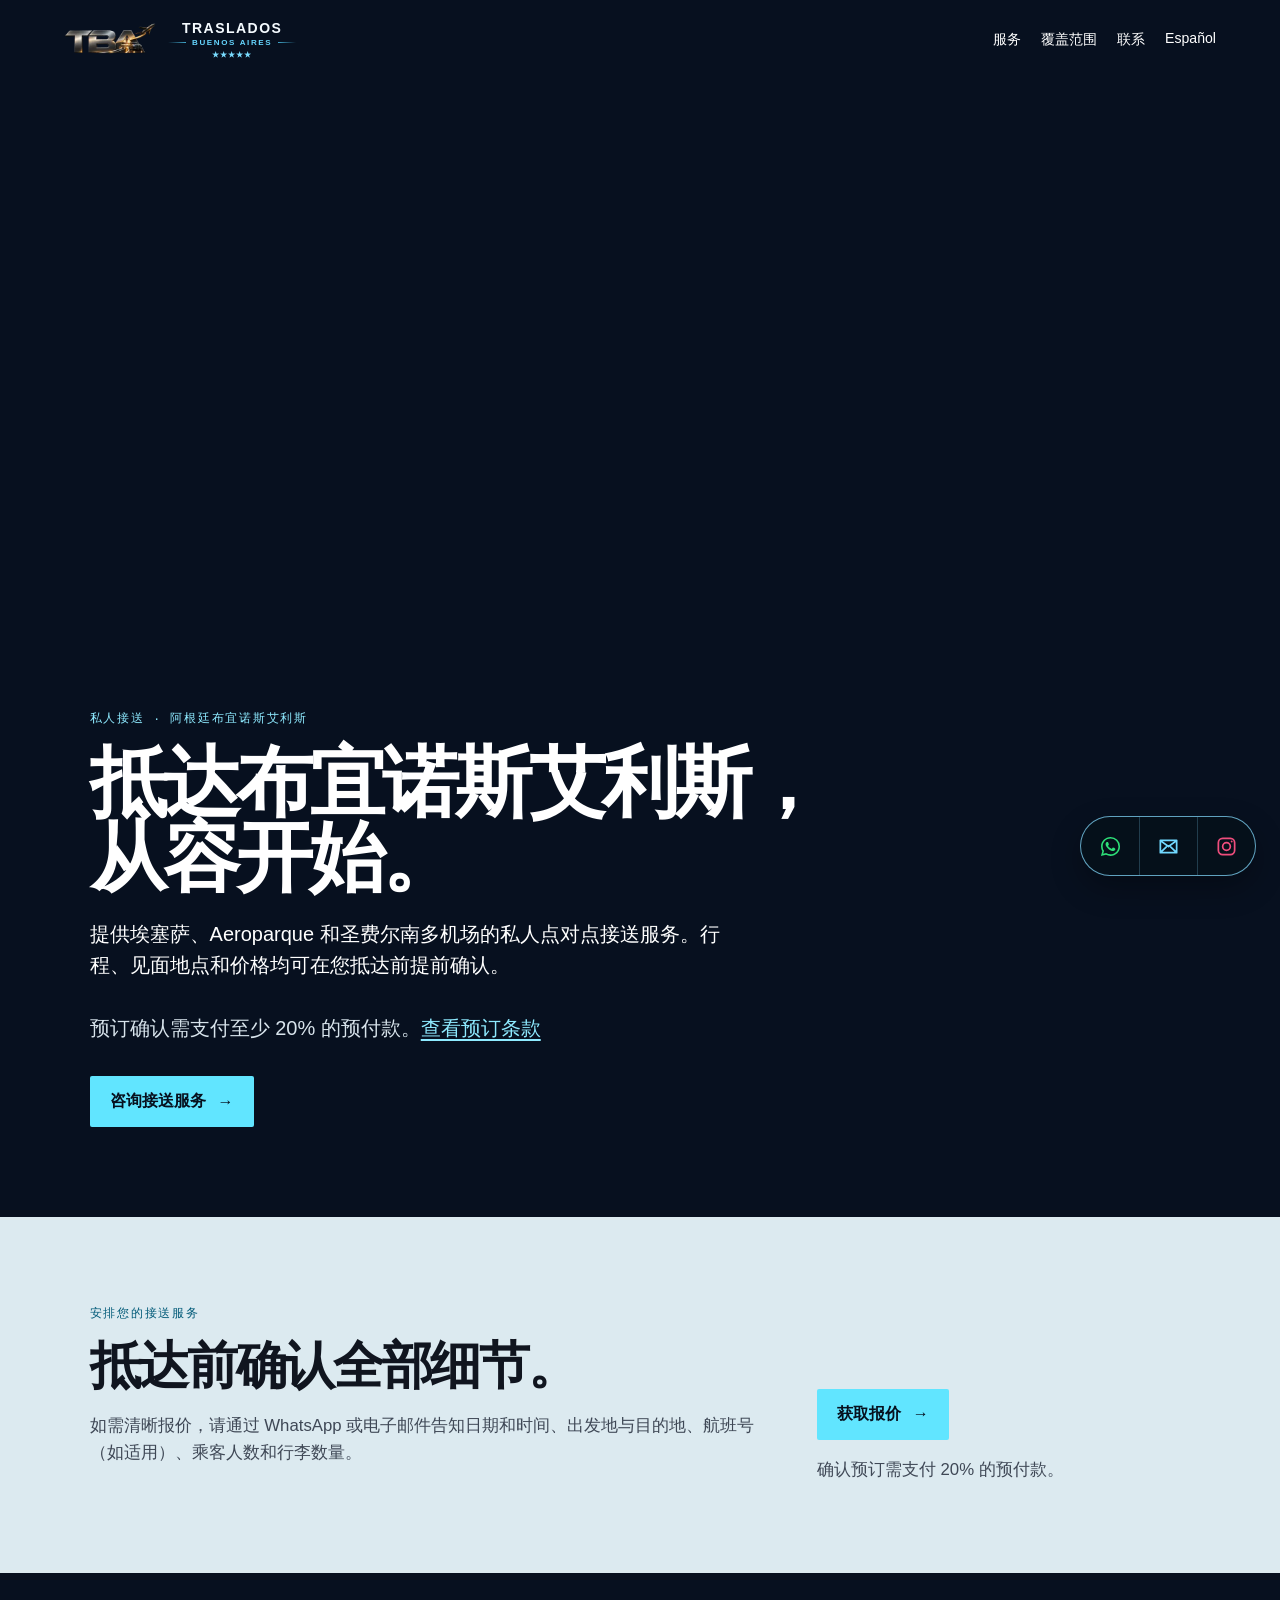
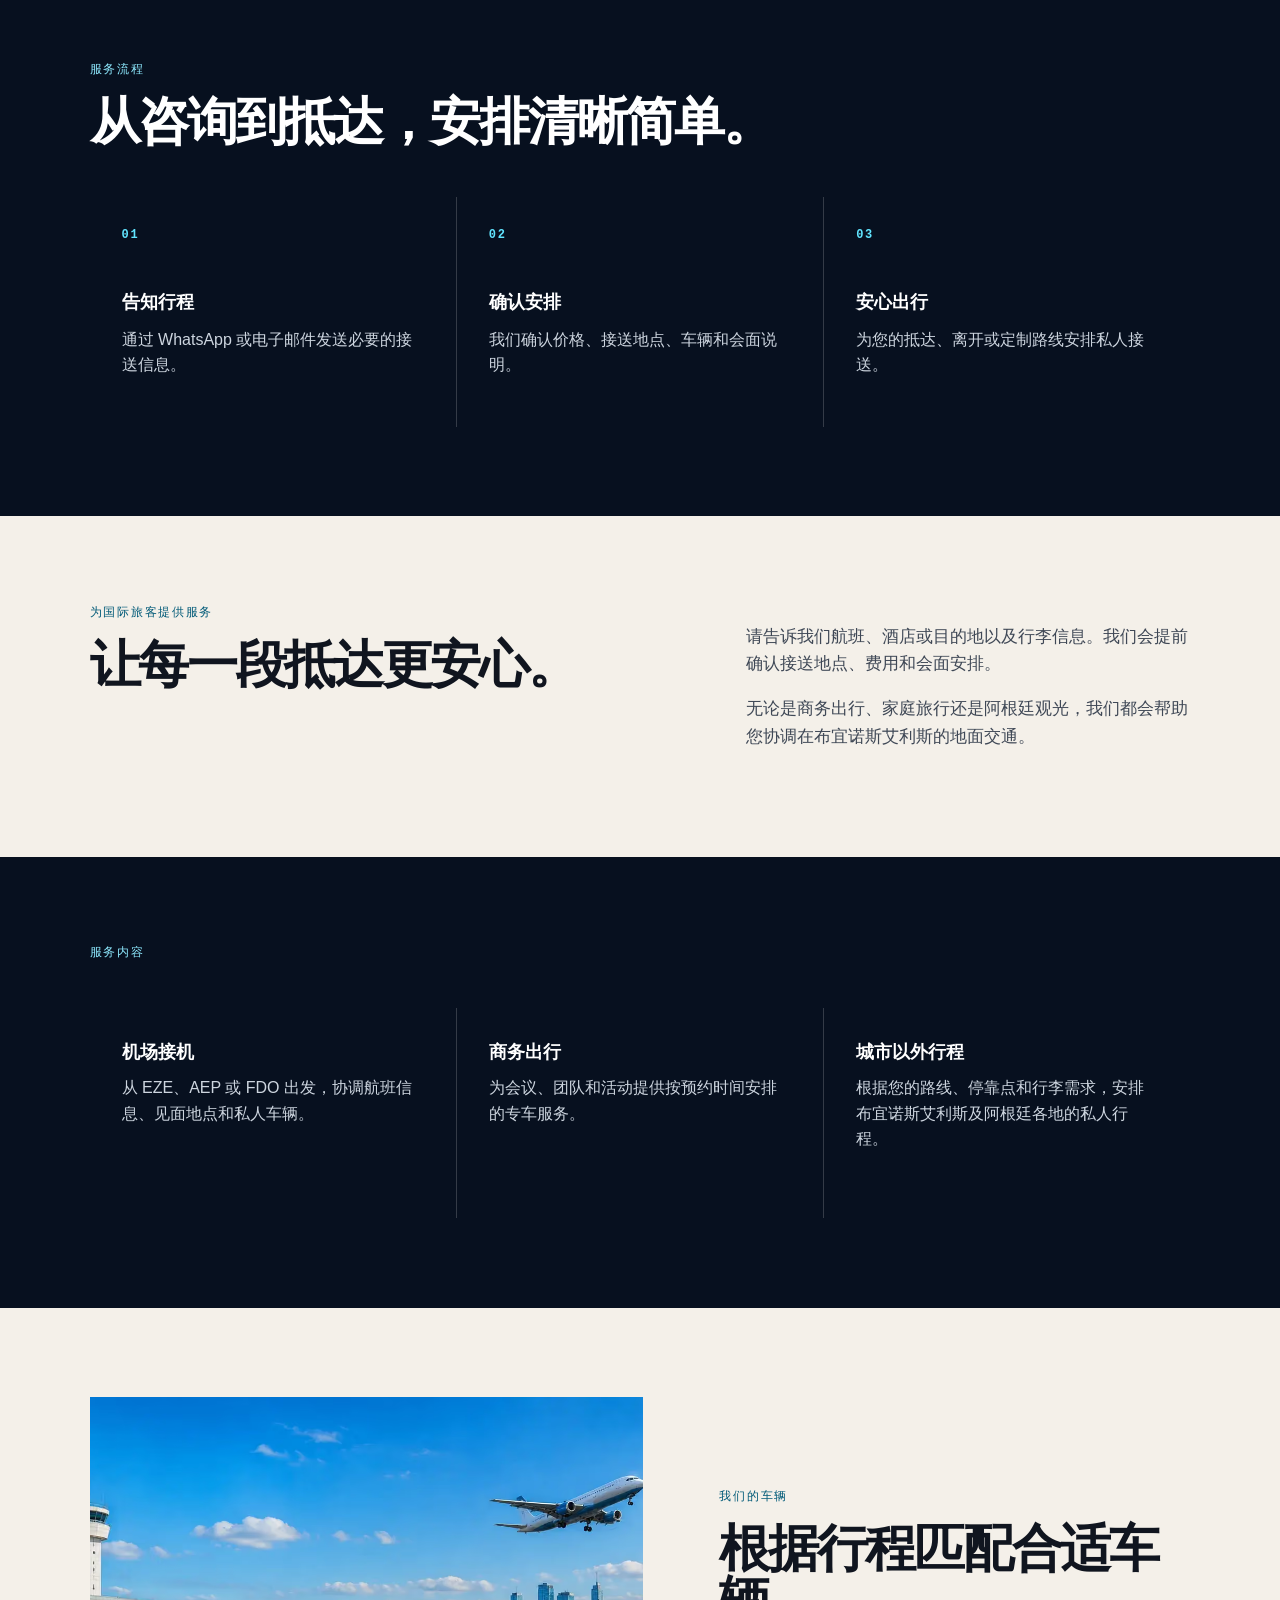
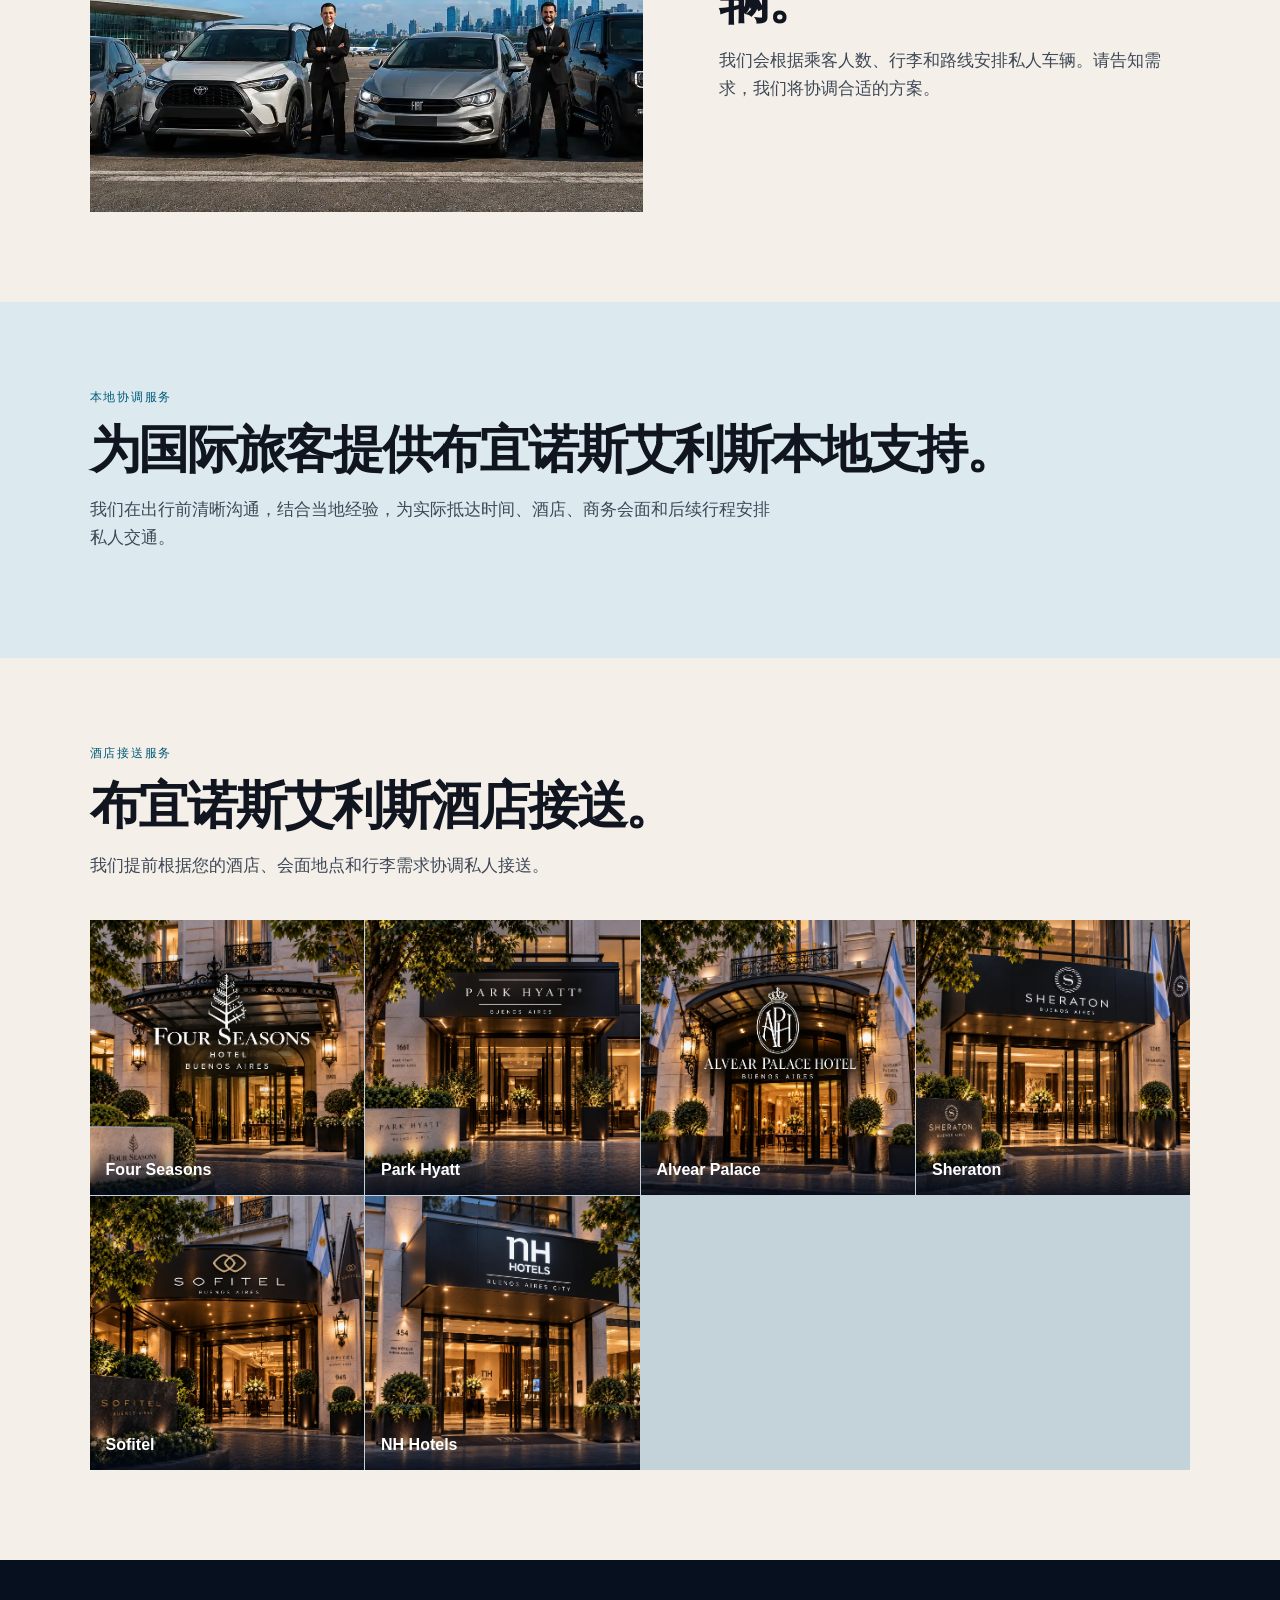
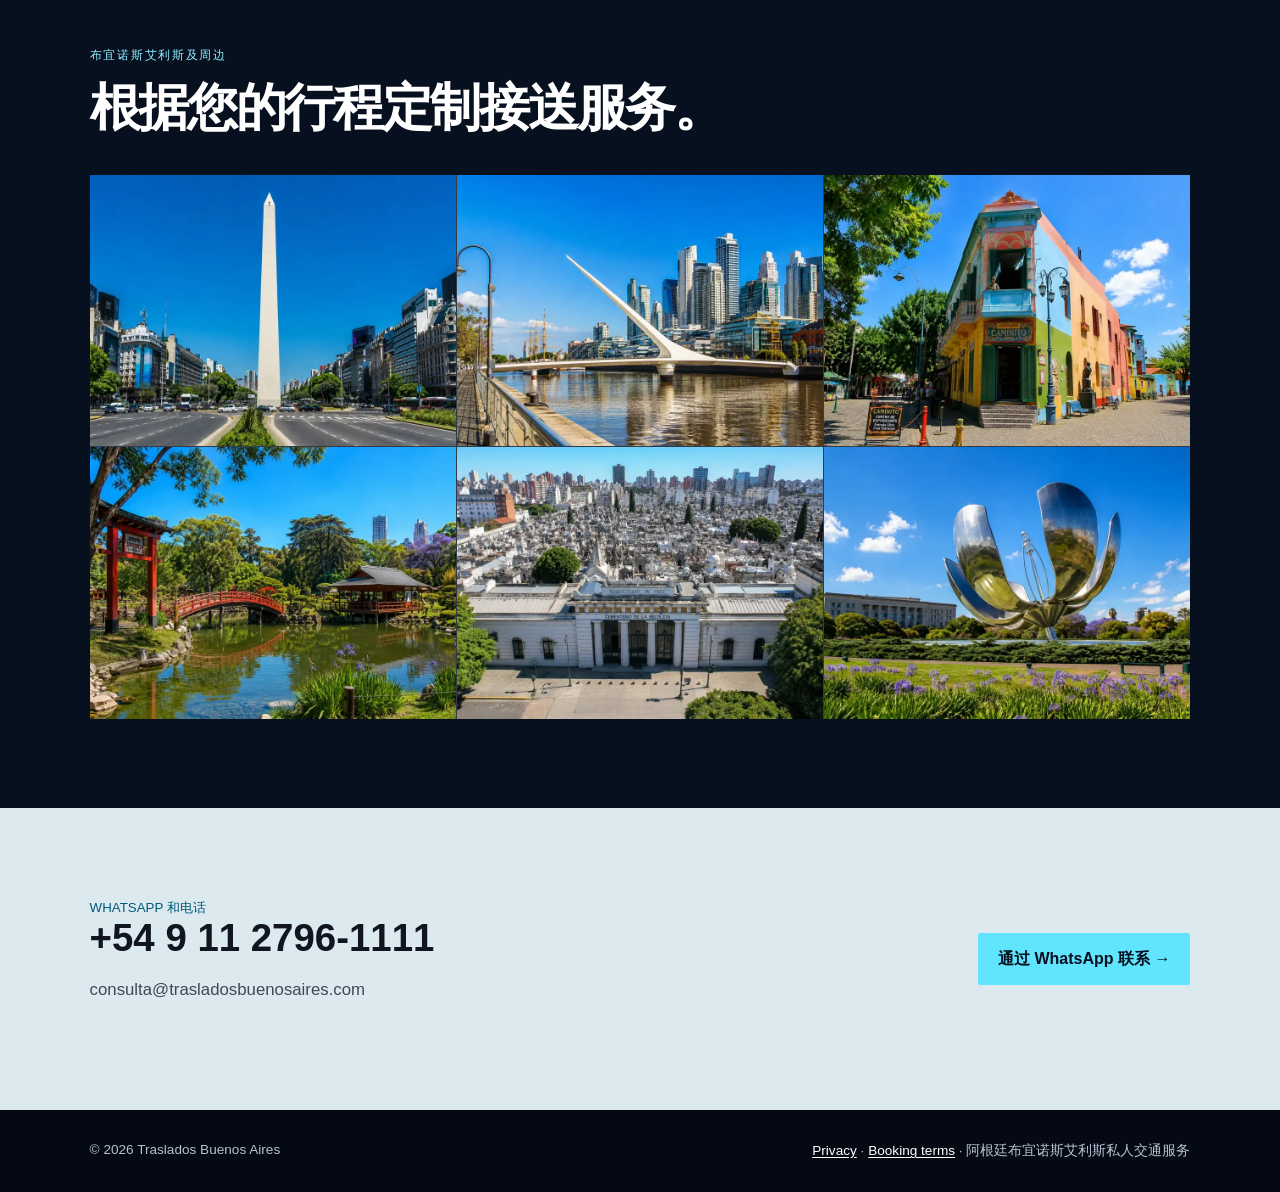
==== china/index.html @ a740517d "Actualiza sitio" ====
<!doctype html>
<html lang="zh-CN"><head><meta charset="UTF-8"><meta name="viewport" content="width=device-width,initial-scale=1"><meta name="description" content="布宜诺斯艾利斯私人接送服务：埃塞萨机场、Aeroparque 机场和圣费尔南多机场接送。提前协调，安心抵达阿根廷。"><meta name="robots" content="index,follow"><link rel="canonical" href="https://trasladosbuenosaires.com/china/"><link rel="alternate" hreflang="es-AR" href="https://trasladosbuenosaires.com/"><link rel="alternate" hreflang="en-US" href="https://trasladosbuenosaires.com/us/"><link rel="alternate" hreflang="zh-CN" href="https://trasladosbuenosaires.com/china/"><link rel="alternate" hreflang="en-GB" href="https://trasladosbuenosaires.com/eu/"><link rel="icon" href="../assets/favicon-tba-32.png"><link rel="stylesheet" href="../international.css"><title>布宜诺斯艾利斯机场私人接送 | Traslados Buenos Aires</title><script type="application/ld+json">{"@context":"https://schema.org","@type":"LocalBusiness","name":"Traslados Buenos Aires","url":"https://trasladosbuenosaires.com/china/","telephone":"+54 9 11 2796-1111","email":"consulta@trasladosbuenosaires.com","availableLanguage":["Chinese","Spanish","English"],"address":{"@type":"PostalAddress","addressLocality":"Buenos Aires","addressCountry":"AR"},"areaServed":"Buenos Aires, Argentina"}</script></head><body><a class="skip" href="#main">跳至内容</a><header class="topbar"><a class="brand" href="/china/" aria-label="Traslados Buenos Aires"><img class="brand-logo" src="../assets/tba-logo-compact.webp" alt="Monograma TBA" width="248" height="124" decoding="async"><span class="brand-wordmark"><strong>TRASLADOS</strong><span class="brand-subline"><i aria-hidden="true"></i><small>BUENOS AIRES</small><i aria-hidden="true"></i></span><span class="brand-stars" aria-hidden="true">&#9733;&#9733;&#9733;&#9733;&#9733;</span></span></a><nav class="nav" aria-label="主导航"><a href="#services">服务</a><a href="#coverage">覆盖范围</a><a href="#contact">联系</a><a href="/">Español</a></nav></header><main id="main"><section class="hero" aria-label="Private airport transfer service in Buenos Aires"><picture><source media="(max-width:700px)" srcset="../assets/tba-airport-arrival-mobile.avif" type="image/avif"><source media="(max-width:700px)" srcset="../assets/tba-airport-arrival-mobile-optimized.webp" type="image/webp"><source srcset="../assets/tba-airport-arrival.avif" type="image/avif"><img src="../assets/tba-airport-arrival-optimized.webp" alt="Private airport transfer service in Buenos Aires" width="1981" height="794" fetchpriority="high" decoding="async"></picture></section><section class="country-intro"><div class="country-intro-inner"><p class="eyebrow">私人接送 · 阿根廷布宜诺斯艾利斯</p><h1>抵达布宜诺斯艾利斯，从容开始。</h1><p>提供埃塞萨、Aeroparque 和圣费尔南多机场的私人点对点接送服务。行程、见面地点和价格均可在您抵达前提前确认。</p><p class="booking-deposit">预订确认需支付至少 20% 的预付款。<a href="../terms-en.html">查看预订条款</a></p><a class="button" href="https://wa.me/5491127961111?text=%E6%82%A8%E5%A5%BD%EF%BC%8C%E6%88%91%E6%83%B3%E5%92%A8%E8%AF%A2%E5%B8%83%E5%AE%9C%E8%AF%BA%E6%96%AF%E8%89%BE%E5%88%A9%E6%96%AF%E7%9A%84%E6%8E%A5%E9%80%81%E6%9C%8D%E5%8A%A1%E3%80%82" target="_blank" rel="noreferrer">咨询接送服务 <span>→</span></a></div></section><section class="route-booking" id="booking"><div><p class="eyebrow">安排您的接送服务</p><h2>抵达前确认全部细节。</h2><p>如需清晰报价，请通过 WhatsApp 或电子邮件告知日期和时间、出发地与目的地、航班号（如适用）、乘客人数和行李数量。</p></div><div class="route-booking-action"><a class="button" href="https://wa.me/5491127961111?text=%E6%82%A8%E5%A5%BD%EF%BC%8C%E6%88%91%E6%83%B3%E5%92%A8%E8%AF%A2%E5%B8%83%E5%AE%9C%E8%AF%BA%E6%96%AF%E8%89%BE%E5%88%A9%E6%96%AF%E7%9A%84%E6%8E%A5%E9%80%81%E6%9C%8D%E5%8A%A1%E3%80%82" target="_blank" rel="noreferrer">获取报价 <span>→</span></a><p>确认预订需支付 20% 的预付款。</p></div></section><section class="route-operation" id="how-it-works"><div class="route-heading"><p class="eyebrow">服务流程</p><h2>从咨询到抵达，安排清晰简单。</h2></div><div class="route-steps"><article><b>01</b><h3>告知行程</h3><p>通过 WhatsApp 或电子邮件发送必要的接送信息。</p></article><article><b>02</b><h3>确认安排</h3><p>我们确认价格、接送地点、车辆和会面说明。</p></article><article><b>03</b><h3>安心出行</h3><p>为您的抵达、离开或定制路线安排私人接送。</p></article></div></section><section class="section intro" id="services"><div><p class="eyebrow">为国际旅客提供服务</p><h2>让每一段抵达更安心。</h2></div><div class="body-copy"><p>请告诉我们航班、酒店或目的地以及行李信息。我们会提前确认接送地点、费用和会面安排。</p><p>无论是商务出行、家庭旅行还是阿根廷观光，我们都会帮助您协调在布宜诺斯艾利斯的地面交通。</p></div></section><section class="section dark" id="coverage"><p class="eyebrow">服务内容</p><div class="grid"><article class="card"><strong>机场接机</strong><p>从 EZE、AEP 或 FDO 出发，协调航班信息、见面地点和私人车辆。</p></article><article class="card"><strong>商务出行</strong><p>为会议、团队和活动提供按预约时间安排的专车服务。</p></article><article class="card"><strong>城市以外行程</strong><p>根据您的路线、停靠点和行李需求，安排布宜诺斯艾利斯及阿根廷各地的私人行程。</p></article></div></section><section class="route-fleet" id="fleet"><picture><source srcset="../assets/tba-fleet-airport.avif" type="image/avif"><img src="../assets/tba-fleet-airport-optimized.webp" alt="布宜诺斯艾利斯机场私人接送车辆" loading="lazy" decoding="async"></picture><div class="route-fleet-copy"><p class="eyebrow">我们的车辆</p><h2>根据行程匹配合适车辆。</h2><p>我们会根据乘客人数、行李和路线安排私人车辆。请告知需求，我们将协调合适的方案。</p></div></section><section class="route-company" id="company"><p class="eyebrow">本地协调服务</p><h2>为国际旅客提供布宜诺斯艾利斯本地支持。</h2><p>我们在出行前清晰沟通，结合当地经验，为实际抵达时间、酒店、商务会面和后续行程安排私人交通。</p></section><section class="route-hotels" id="hotels"><div class="route-heading"><p class="eyebrow">酒店接送服务</p><h2>布宜诺斯艾利斯酒店接送。</h2><p>我们提前根据您的酒店、会面地点和行李需求协调私人接送。</p></div><div class="route-hotel-grid"><article><img src="../assets/four-seasons-buenos-aires.webp" alt="布宜诺斯艾利斯四季酒店" loading="lazy" decoding="async"><span>Four Seasons</span></article><article><img src="../assets/park-hyatt-buenos-aires.webp" alt="布宜诺斯艾利斯柏悦酒店" loading="lazy" decoding="async"><span>Park Hyatt</span></article><article><img src="../assets/alvear-palace-buenos-aires.webp" alt="布宜诺斯艾利斯阿尔韦阿尔宫酒店" loading="lazy" decoding="async"><span>Alvear Palace</span></article><article><img src="../assets/sheraton-buenos-aires.webp" alt="布宜诺斯艾利斯喜来登酒店" loading="lazy" decoding="async"><span>Sheraton</span></article><article><img src="../assets/sofitel-buenos-aires.webp" alt="布宜诺斯艾利斯索菲特酒店" loading="lazy" decoding="async"><span>Sofitel</span></article><article><img src="../assets/nh-hotels-buenos-aires.webp" alt="布宜诺斯艾利斯 NH 酒店" loading="lazy" decoding="async"><span>NH Hotels</span></article></div></section><section class="route-gallery" id="gallery"><div class="route-heading"><p class="eyebrow">布宜诺斯艾利斯及周边</p><h2>根据您的行程定制接送服务。</h2></div><div class="route-gallery-grid"><img src="../assets/buenos-aires/obelisco.webp" alt="布宜诺斯艾利斯方尖碑" loading="lazy" decoding="async"><img src="../assets/buenos-aires/puente-mujer.webp" alt="布宜诺斯艾利斯女人桥" loading="lazy" decoding="async"><img src="../assets/buenos-aires/caminito.webp" alt="布宜诺斯艾利斯博卡区卡米尼托" loading="lazy" decoding="async"><img src="../assets/buenos-aires/jardin-japones.webp" alt="布宜诺斯艾利斯日本花园" loading="lazy" decoding="async"><img src="../assets/buenos-aires/cementerio-recoleta.webp" alt="布宜诺斯艾利斯雷科莱塔公墓" loading="lazy" decoding="async"><img src="../assets/buenos-aires/floralis-generica.webp" alt="布宜诺斯艾利斯 Floralis Genérica 雕塑" loading="lazy" decoding="async"></div></section><section class="section cta" id="contact"><div><small>WHATSAPP 和电话</small><div class="contact">+54 9 11 2796-1111</div><p class="body-copy">consulta@trasladosbuenosaires.com</p></div><a class="button" href="https://wa.me/5491127961111" target="_blank" rel="noreferrer">通过 WhatsApp 联系 →</a></section></main><footer class="footer"><span>© 2026 Traslados Buenos Aires</span><span><a href="../privacy-en.html">Privacy</a> · <a href="../terms-en.html">Booking terms</a> · 阿根廷布宜诺斯艾利斯私人交通服务</span></footer><nav class="contact-pill" aria-label="Canales de contacto"><a href="https://wa.me/5491127961111" target="_blank" rel="noreferrer" aria-label="Abrir WhatsApp"><svg viewBox="0 0 24 24" aria-hidden="true" focusable="false"><path d="M19.05 4.94A9.87 9.87 0 0 0 12.04 2C6.58 2 2.13 6.45 2.13 11.91c0 1.75.46 3.46 1.33 4.96L2 22l5.27-1.38a9.9 9.9 0 0 0 4.76 1.21h.01c5.46 0 9.91-4.45 9.91-9.91a9.84 9.84 0 0 0-2.9-6.98Zm-7.01 15.22h-.01a8.24 8.24 0 0 1-4.2-1.15l-.3-.18-3.13.82.84-3.05-.2-.32a8.2 8.2 0 0 1-1.25-4.37c0-4.54 3.7-8.24 8.25-8.24a8.17 8.17 0 0 1 5.84 2.43 8.2 8.2 0 0 1 2.41 5.82c0 4.55-3.7 8.24-8.25 8.24Zm4.52-6.18c-.25-.13-1.47-.73-1.7-.81-.23-.09-.4-.13-.57.13-.17.25-.66.81-.81.98-.15.17-.3.19-.55.06-.25-.13-1.06-.39-2.01-1.25-.74-.66-1.24-1.48-1.38-1.73-.15-.25-.02-.39.11-.52.11-.11.25-.3.38-.44.13-.15.17-.25.25-.42.08-.17.04-.32-.02-.44-.06-.13-.57-1.37-.78-1.87-.2-.49-.41-.42-.57-.43h-.49c-.17 0-.44.06-.67.32-.23.25-.88.86-.88 2.1s.9 2.44 1.02 2.61c.13.17 1.77 2.7 4.28 3.79.6.26 1.07.42 1.44.54.6.19 1.15.16 1.58.1.48-.07 1.47-.6 1.68-1.18.21-.57.21-1.06.15-1.17-.06-.11-.23-.17-.48-.3Z" fill="currentColor"/></svg></a><a href="mailto:consulta@trasladosbuenosaires.com" aria-label="Enviar email"><svg viewBox="0 0 24 24" aria-hidden="true" focusable="false"><path d="M3.5 5.5h17v13h-17zM4.6 6.6 12 12l7.4-5.4M4.6 17.4l5.2-5M19.4 17.4l-5.2-5" fill="none" stroke="currentColor" stroke-width="1.8" stroke-linecap="round" stroke-linejoin="round"/></svg></a><a href="https://www.instagram.com/trasladosbsaires/" target="_blank" rel="noreferrer" aria-label="Abrir Instagram"><svg viewBox="0 0 24 24" aria-hidden="true" focusable="false"><rect x="3.5" y="3.5" width="17" height="17" rx="4.5" fill="none" stroke="currentColor" stroke-width="1.8"/><circle cx="12" cy="12" r="4" fill="none" stroke="currentColor" stroke-width="1.8"/><circle cx="17.4" cy="6.7" r="1" fill="currentColor"/></svg></a></nav></body></html>
---- international.css ----
:root{--ink:#10151f;--night:#07101f;--paper:#f4f0e9;--white:#fff;--muted:#667085;--line:rgba(255,255,255,.18);--accent:#61e5ff;font-family:"IBM Plex Sans",Arial,sans-serif;color:var(--ink);background:var(--paper)}html[lang="zh-CN"]{font-family:"Noto Sans SC",Arial,sans-serif}*{box-sizing:border-box}body{margin:0;background:var(--paper)}a{color:inherit;text-decoration:none}.skip{position:absolute;left:-999px}.skip:focus{left:1rem;top:1rem;background:#fff;padding:.7rem;z-index:10}.topbar{background:var(--night);color:#fff;display:flex;align-items:center;justify-content:space-between;padding:1rem clamp(1.2rem,5vw,5rem);gap:1rem}.brand{display:flex;align-items:center;gap:.7rem;font-family:Manrope,Arial,sans-serif;font-weight:800;letter-spacing:.05em}.brand img{width:74px;height:auto}.brand span{font-size:.82rem}.nav{display:flex;gap:1.25rem;font-size:.88rem}.nav a:hover,.nav a:focus{color:var(--accent)}.hero{height:clamp(338px,42.5vw,700px);background:var(--night);overflow:hidden}.hero picture,.hero img{display:block;width:100%;height:100%}.hero img{object-fit:cover;object-position:center 35%}.country-intro{background:var(--night);color:#fff;padding:clamp(3rem,7vw,6rem) clamp(1.2rem,7vw,8rem)}.country-intro-inner{max-width:780px}.eyebrow{font:500 .72rem/1.2 "IBM Plex Mono",monospace;letter-spacing:.15em;color:var(--accent);margin:0 0 1.2rem}.country-intro h1{font:800 clamp(2.6rem,6vw,5.4rem)/.98 Manrope,Arial,sans-serif;letter-spacing:-.05em;margin:0}.country-intro p:not(.eyebrow){font-size:clamp(1rem,2vw,1.25rem);line-height:1.55;max-width:650px;margin:1.5rem 0 2rem}.country-intro .booking-deposit{font-size:.95rem;color:#d8e4ec;margin:0 0 1.6rem}.country-intro .booking-deposit a{color:var(--accent);text-decoration:underline;text-underline-offset:.2em}.button{display:inline-flex;align-items:center;gap:.75rem;background:var(--accent);color:#06101e;padding:.95rem 1.25rem;font-weight:700;border-radius:2px}.button:hover{background:#fff}.section{padding:clamp(3.5rem,7vw,7rem) clamp(1.2rem,7vw,8rem)}.intro{display:grid;grid-template-columns:minmax(0,1fr) minmax(250px,.75fr);gap:4rem}.section h2{font:800 clamp(2rem,4vw,3.8rem)/1.03 Manrope,Arial,sans-serif;letter-spacing:-.045em;margin:.4rem 0 1.2rem}.body-copy{line-height:1.65;color:#3f4856;font-size:1.05rem}.dark{background:var(--night);color:#fff}.dark .body-copy{color:#cdd5df}.grid{display:grid;grid-template-columns:repeat(3,1fr);gap:1px;background:var(--line);margin-top:3rem}.card{background:var(--night);padding:2rem;min-height:210px}.card strong{display:block;font-size:1.1rem;margin-bottom:.7rem}.card p{margin:0;color:#cdd5df;line-height:1.6}.cta{display:flex;justify-content:space-between;align-items:center;gap:2rem;background:#dceaf0}.contact{font:800 clamp(1.6rem,3vw,3rem)/1.1 Manrope,Arial,sans-serif}.contact small{display:block;font:500 .8rem/1.5 "IBM Plex Mono",monospace;letter-spacing:.08em;margin-bottom:.8rem}.footer{background:#050914;color:#b7c1cf;padding:2rem clamp(1.2rem,7vw,8rem);display:flex;justify-content:space-between;gap:1.5rem;font-size:.85rem}.footer a{color:#fff}@media(max-width:720px){.topbar,.footer{align-items:flex-start;flex-direction:column}.nav{gap:.75rem;flex-wrap:wrap}.hero{height:auto;aspect-ratio:1086/1448}.intro{grid-template-columns:1fr;gap:1rem}.grid{grid-template-columns:1fr}.cta{align-items:flex-start;flex-direction:column}}
.topbar .brand{gap:12px;white-space:nowrap}.topbar .brand-logo{display:block;width:auto;height:46px;max-width:94px;object-fit:contain}.topbar .brand-wordmark{display:grid;justify-items:center;text-align:center;gap:4px;line-height:1}.topbar .brand-wordmark strong{color:#f5fbff;font:800 14px/1 Arial,sans-serif;letter-spacing:.105em}.topbar .brand-subline{display:grid;grid-template-columns:18px auto 18px;align-items:center;gap:6px;width:100%}.topbar .brand-subline i{display:block;height:1px;background:linear-gradient(90deg,transparent,#4fcdf7);opacity:.8}.topbar .brand-subline i:last-child{background:linear-gradient(90deg,#4fcdf7,transparent)}.topbar .brand-wordmark small{color:#66d6ff;font:700 8px/1 Arial,sans-serif;letter-spacing:.205em}.topbar .brand-stars{color:#79dcff;font:700 7px/1 Arial,sans-serif;letter-spacing:.16em}.lang-links{display:flex;flex-direction:row;align-items:center;gap:8px}.lang-links a{display:grid;place-items:center;width:26px;height:20px;opacity:.62;filter:saturate(.82);transition:opacity .18s,filter .18s}.lang-links a:hover,.lang-links a:focus-visible,.lang-links a.active{opacity:1;filter:saturate(1)}.lang-links a.active{outline:1px solid rgba(101,207,251,.55);outline-offset:3px}.lang-flag{display:block;width:22px;height:15px;border-radius:1px;box-shadow:0 0 0 1px rgba(255,255,255,.18)}.contact-pill{position:fixed;right:24px;bottom:24px;z-index:50;display:flex;overflow:hidden;border:1px solid rgba(132,220,255,.72);border-radius:999px;background:rgba(6,17,27,.96);box-shadow:0 12px 30px rgba(0,0,0,.3);backdrop-filter:blur(8px)}.contact-pill a{width:58px;height:58px;display:grid;place-items:center;color:#78d6fb;text-decoration:none;transition:color .18s ease,background .18s ease,transform .18s ease}.contact-pill a+a{border-left:1px solid rgba(132,220,255,.22)}.contact-pill svg{width:23px;height:23px}.contact-pill a:first-child{color:#2dde78}.contact-pill a:nth-child(2){color:#70d8ff}.contact-pill a:last-child{color:#ef4d7d}.contact-pill a:hover{background:rgba(101,207,251,.13);transform:translateY(-2px)}.contact-pill a:focus-visible{outline:2px solid #fff;outline-offset:-4px}@media(max-width:700px){.hero picture{display:block;width:100%;height:100%}.hero img{height:100%;object-position:center}.topbar .brand{gap:9px}.topbar .brand-logo{height:38px;max-width:78px}.topbar .brand-wordmark{gap:3px}.topbar .brand-wordmark strong{font-size:11px;letter-spacing:.09em}.topbar .brand-wordmark small{font-size:7px;letter-spacing:.16em}.topbar .brand-subline{grid-template-columns:12px auto 12px;gap:4px}.topbar .brand-stars{font-size:5px;letter-spacing:.14em}}@media(max-width:540px){.contact-pill{top:52%;right:10px;bottom:auto;flex-direction:column;border-radius:24px;transform:translateY(-50%)}.contact-pill a{width:44px;height:44px}.contact-pill svg{width:19px;height:19px}.contact-pill a+a{border-top:1px solid rgba(132,220,255,.22);border-left:0}.contact-pill a:hover{transform:translateX(-2px)}}.sr-only{position:absolute!important;width:1px!important;height:1px!important;padding:0!important;margin:-1px!important;overflow:hidden!important;clip:rect(0,0,0,0)!important;white-space:nowrap!important;border:0!important}.route-booking,.route-operation,.route-fleet,.route-company,.route-hotels,.route-gallery{padding:clamp(3.5rem,7vw,7rem) clamp(1.2rem,7vw,8rem)}.route-booking{display:grid;grid-template-columns:minmax(0,1fr) minmax(240px,.55fr);gap:3rem;align-items:end;background:#dceaf0}.route-booking h2,.route-operation h2,.route-fleet h2,.route-company h2,.route-hotels h2,.route-gallery h2{font:800 clamp(2rem,4vw,3.8rem)/1.03 Manrope,Arial,sans-serif;letter-spacing:-.045em;margin:.4rem 0 1.2rem}.route-booking>div>p:not(.eyebrow),.route-booking-action p,.route-heading>p:not(.eyebrow),.route-fleet-copy>p:not(.eyebrow),.route-company>p:not(.eyebrow){max-width:680px;line-height:1.65;color:#3f4856;font-size:1.05rem}.route-booking-action{display:flex;flex-direction:column;align-items:flex-start;gap:1rem}.route-booking-action p{margin:0;font-size:.9rem}.route-operation{background:#07101f;color:#fff}.route-heading{max-width:780px}.route-operation .route-heading{margin-bottom:3rem}.route-steps{display:grid;grid-template-columns:repeat(3,1fr);gap:1px;background:var(--line)}.route-steps article{min-height:230px;padding:2rem;background:#07101f}.route-steps b{display:block;margin-bottom:3rem;color:var(--accent);font:700 .75rem/1 "IBM Plex Mono",monospace;letter-spacing:.14em}.route-steps h3{font-size:1.15rem;margin:0 0 .8rem}.route-steps p{margin:0;line-height:1.6;color:#cdd5df}.route-fleet{display:grid;grid-template-columns:minmax(0,1.08fr) minmax(280px,.92fr);gap:clamp(2rem,6vw,6rem);align-items:center;background:#f4f0e9}.route-fleet picture{display:block;overflow:hidden;background:#07101f;aspect-ratio:4/3}.route-fleet img{display:block;width:100%;height:100%;object-fit:cover}.route-company{background:#dceaf0}.route-hotels{background:#f4f0e9}.route-hotels .route-heading{margin-bottom:2.5rem}.route-hotel-grid{display:grid;grid-template-columns:repeat(4,1fr);gap:1px;background:#c4d3d9}.route-hotel-grid article{position:relative;min-height:200px;overflow:hidden;background:#07101f}.route-hotel-grid img{display:block;width:100%;height:100%;object-fit:cover;transition:transform .35s ease}.route-hotel-grid article:hover img{transform:scale(1.04)}.route-hotel-grid span{position:absolute;right:0;bottom:0;left:0;padding:1rem;color:#fff;font-weight:700;background:linear-gradient(transparent,rgba(3,10,22,.88))}.route-gallery{background:#07101f;color:#fff}.route-gallery .route-heading{margin-bottom:2.5rem}.route-gallery-grid{display:grid;grid-template-columns:repeat(3,1fr);gap:1px;background:var(--line)}.route-gallery-grid img{display:block;width:100%;aspect-ratio:1.35/1;object-fit:cover;background:#07101f}@media(max-width:720px){.route-booking,.route-fleet{grid-template-columns:1fr;gap:2rem}.route-steps{grid-template-columns:1fr}.route-steps article{min-height:0}.route-steps b{margin-bottom:1.5rem}.route-hotel-grid{grid-template-columns:repeat(2,1fr)}.route-hotel-grid article{min-height:160px}.route-gallery-grid{grid-template-columns:repeat(2,1fr)}}/* Accessibility: contrast and non-color link cues. */.intro .eyebrow,.cta small,.route-booking .eyebrow,.route-fleet .eyebrow,.route-company .eyebrow,.route-hotels .eyebrow{color:#005a78}.footer a{color:#fff;text-decoration:underline;text-decoration-thickness:1px;text-underline-offset:.18em}.footer a:hover,.footer a:focus-visible{color:#8eeaff;text-decoration-thickness:2px}.footer a:focus-visible{outline:2px solid #8eeaff;outline-offset:3px}.country-intro .eyebrow,.dark .eyebrow,.route-operation .eyebrow,.route-gallery .eyebrow{color:#8eeaff}.country-intro .booking-deposit a{color:#8eeaff}.nav a:focus-visible,.lang-links a:focus-visible,.button:focus-visible,.contact-pill a:focus-visible{outline:2px solid #fff;outline-offset:3px}
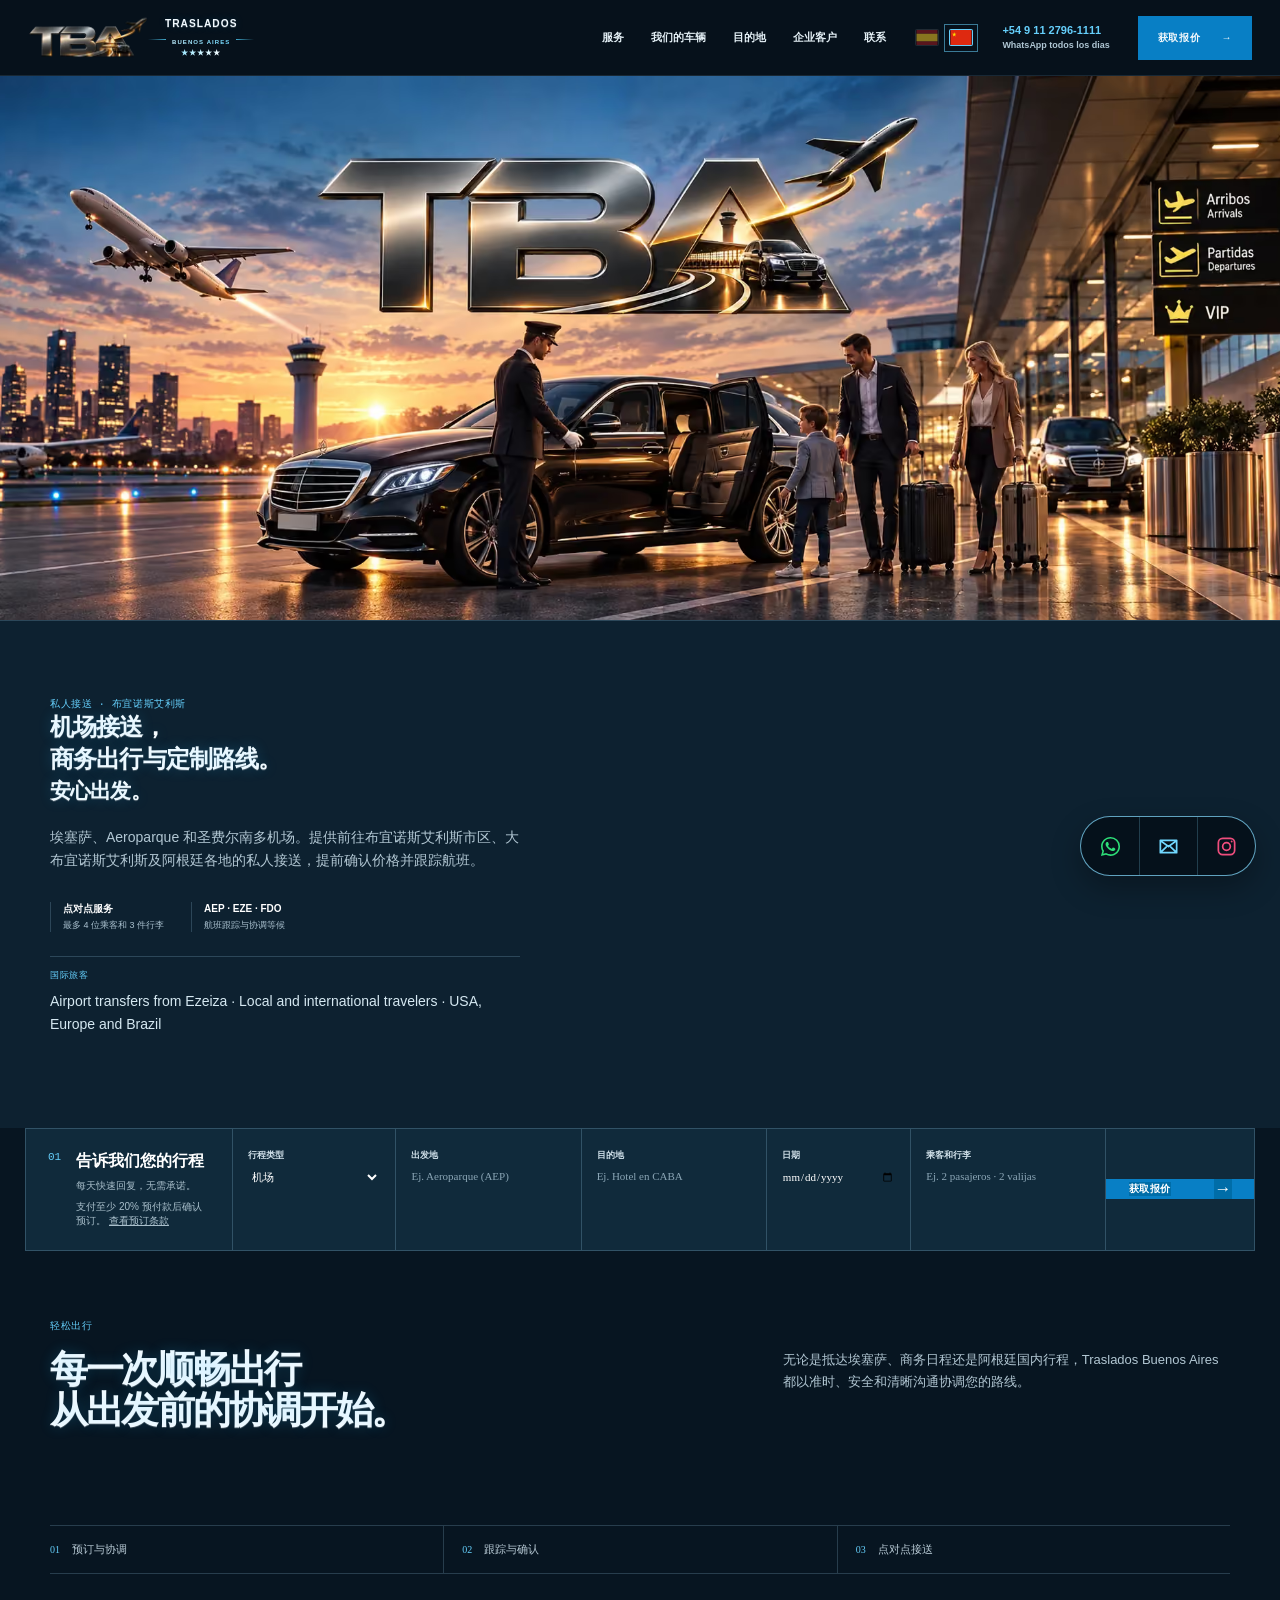
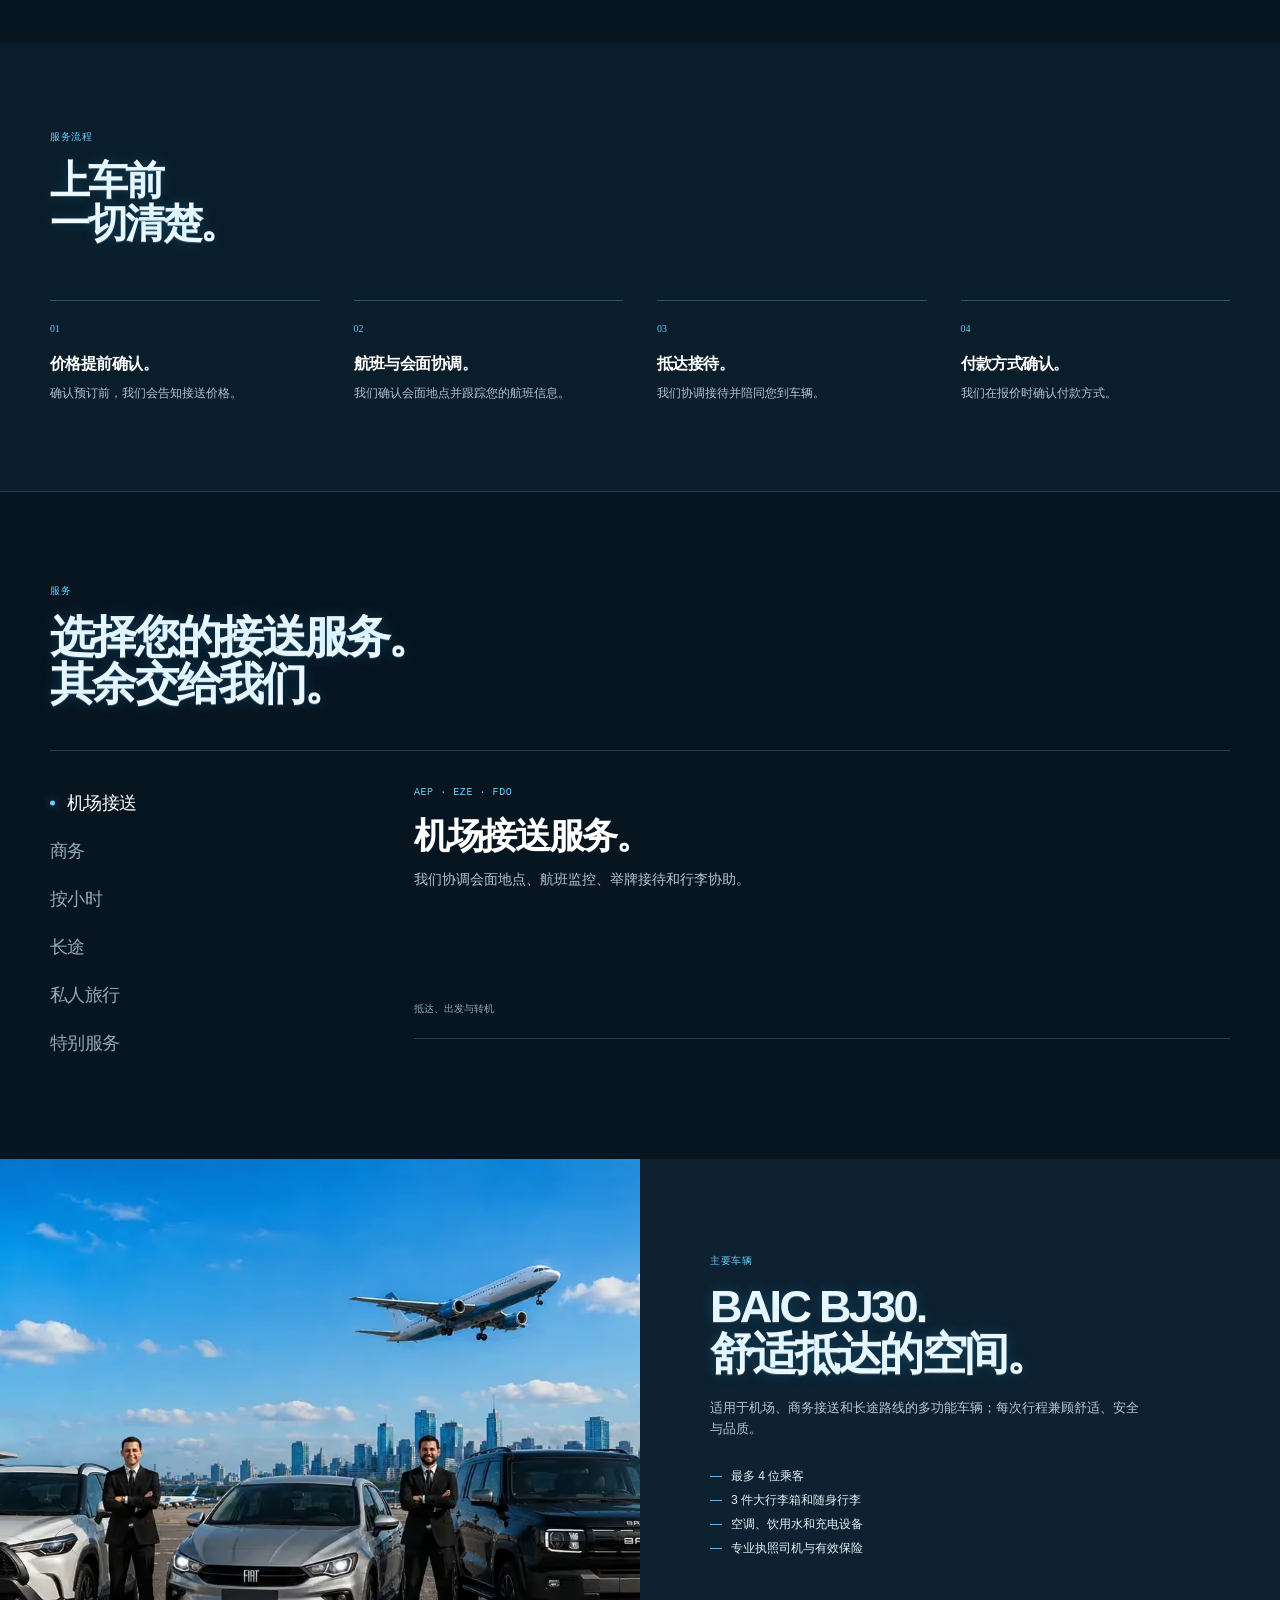
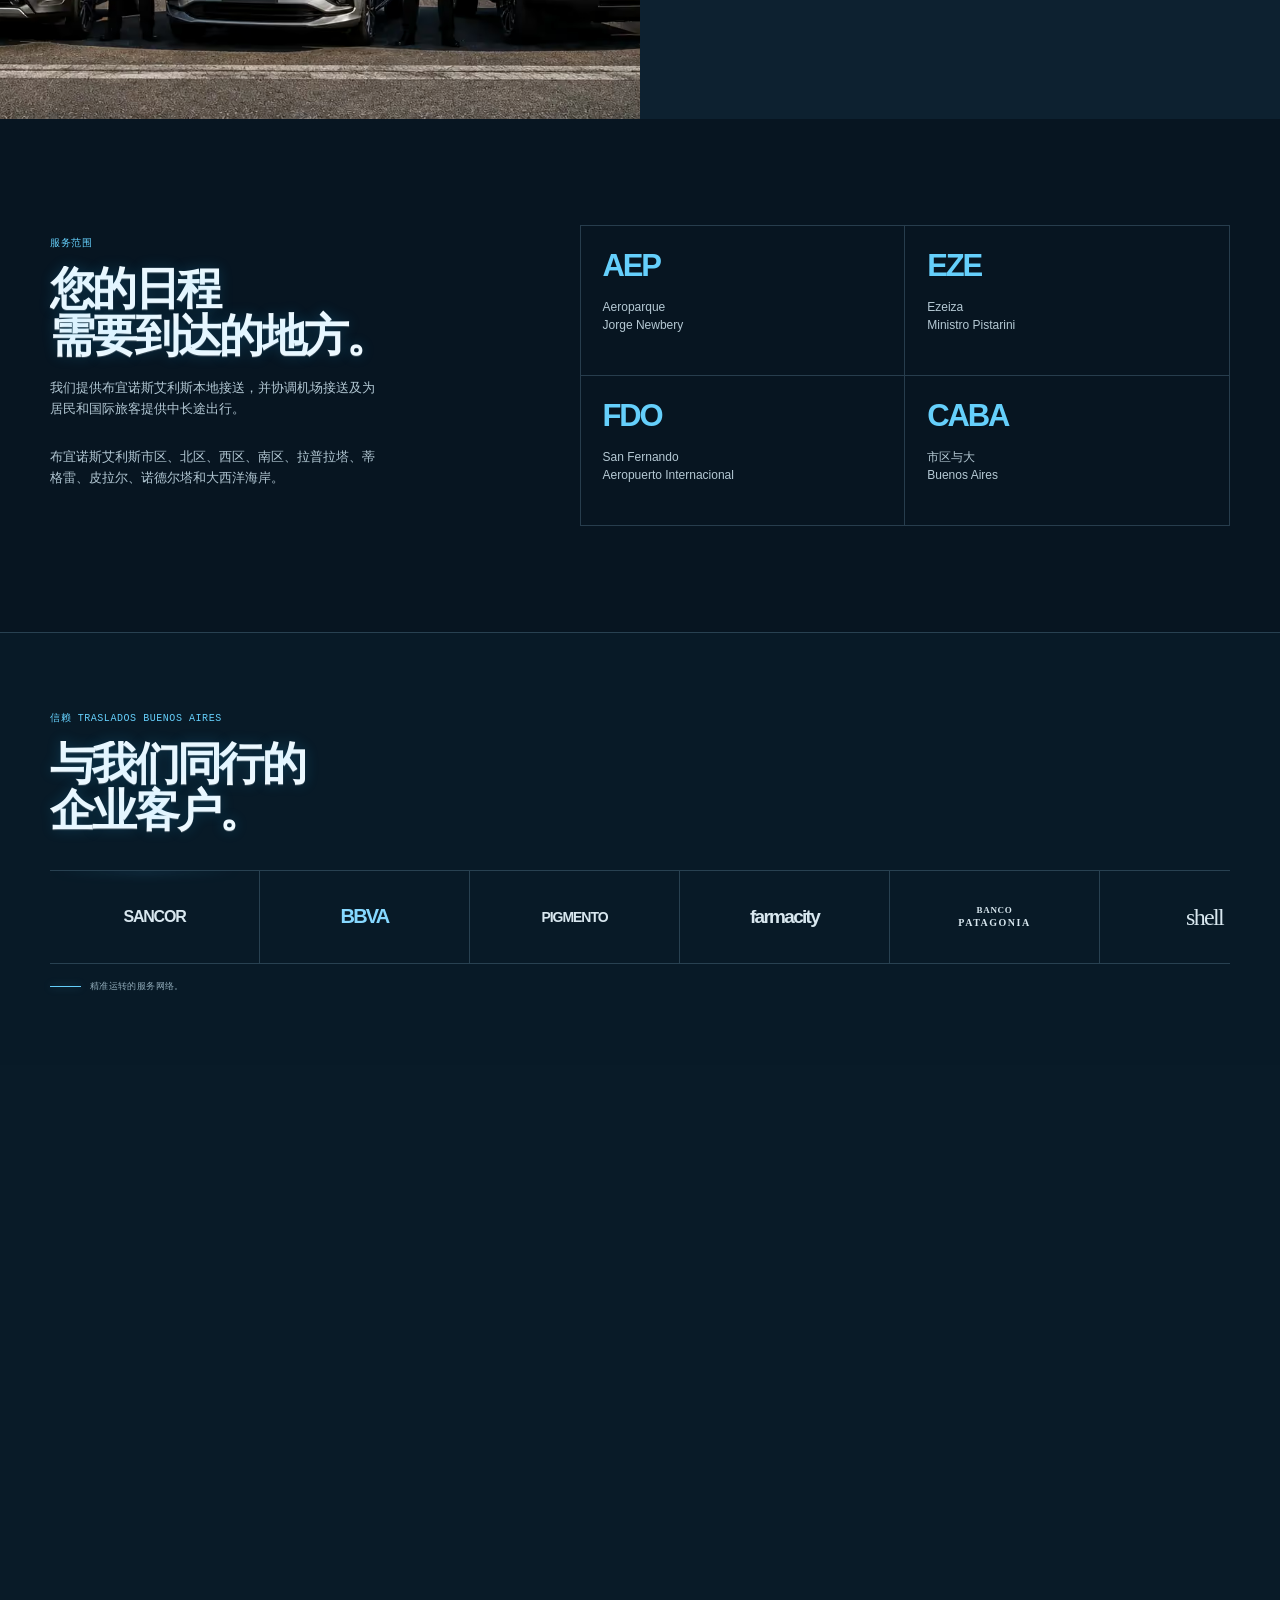
==== commit 7f473f02: "Actualiza sitio internacional, politicas y optimizacion" ====
--- a/china/index.html
+++ b/china/index.html
@@ -1,2 +1,14 @@
 <!doctype html>
-<html lang="zh-CN"><head><meta charset="UTF-8"><meta name="viewport" content="width=device-width,initial-scale=1"><meta name="description" content="布宜诺斯艾利斯私人接送服务：埃塞萨机场、Aeroparque 机场和圣费尔南多机场接送。提前协调，安心抵达阿根廷。"><meta name="robots" content="index,follow"><link rel="canonical" href="https://trasladosbuenosaires.com/china/"><link rel="alternate" hreflang="es-AR" href="https://trasladosbuenosaires.com/"><link rel="alternate" hreflang="en-US" href="https://trasladosbuenosaires.com/us/"><link rel="alternate" hreflang="zh-CN" href="https://trasladosbuenosaires.com/china/"><link rel="alternate" hreflang="en-GB" href="https://trasladosbuenosaires.com/eu/"><link rel="icon" href="../assets/favicon-tba-32.png"><link rel="stylesheet" href="../international.css"><title>布宜诺斯艾利斯机场私人接送 | Traslados Buenos Aires</title><script type="application/ld+json">{"@context":"https://schema.org","@type":"LocalBusiness","name":"Traslados Buenos Aires","url":"https://trasladosbuenosaires.com/china/","telephone":"+54 9 11 2796-1111","email":"consulta@trasladosbuenosaires.com","availableLanguage":["Chinese","Spanish","English"],"address":{"@type":"PostalAddress","addressLocality":"Buenos Aires","addressCountry":"AR"},"areaServed":"Buenos Aires, Argentina"}</script></head><body><a class="skip" href="#main">跳至内容</a><header class="topbar"><a class="brand" href="/china/" aria-label="Traslados Buenos Aires"><img class="brand-logo" src="../assets/tba-logo-compact.webp" alt="Monograma TBA" width="248" height="124" decoding="async"><span class="brand-wordmark"><strong>TRASLADOS</strong><span class="brand-subline"><i aria-hidden="true"></i><small>BUENOS AIRES</small><i aria-hidden="true"></i></span><span class="brand-stars" aria-hidden="true">&#9733;&#9733;&#9733;&#9733;&#9733;</span></span></a><nav class="nav" aria-label="主导航"><a href="#services">服务</a><a href="#coverage">覆盖范围</a><a href="#contact">联系</a><a href="/">Español</a></nav></header><main id="main"><section class="hero" aria-label="Private airport transfer service in Buenos Aires"><picture><source media="(max-width:700px)" srcset="../assets/tba-airport-arrival-mobile.avif" type="image/avif"><source media="(max-width:700px)" srcset="../assets/tba-airport-arrival-mobile-optimized.webp" type="image/webp"><source srcset="../assets/tba-airport-arrival.avif" type="image/avif"><img src="../assets/tba-airport-arrival-optimized.webp" alt="Private airport transfer service in Buenos Aires" width="1981" height="794" fetchpriority="high" decoding="async"></picture></section><section class="country-intro"><div class="country-intro-inner"><p class="eyebrow">私人接送 · 阿根廷布宜诺斯艾利斯</p><h1>抵达布宜诺斯艾利斯，从容开始。</h1><p>提供埃塞萨、Aeroparque 和圣费尔南多机场的私人点对点接送服务。行程、见面地点和价格均可在您抵达前提前确认。</p><p class="booking-deposit">预订确认需支付至少 20% 的预付款。<a href="../terms-en.html">查看预订条款</a></p><a class="button" href="https://wa.me/5491127961111?text=%E6%82%A8%E5%A5%BD%EF%BC%8C%E6%88%91%E6%83%B3%E5%92%A8%E8%AF%A2%E5%B8%83%E5%AE%9C%E8%AF%BA%E6%96%AF%E8%89%BE%E5%88%A9%E6%96%AF%E7%9A%84%E6%8E%A5%E9%80%81%E6%9C%8D%E5%8A%A1%E3%80%82" target="_blank" rel="noreferrer">咨询接送服务 <span>→</span></a></div></section><section class="route-booking" id="booking"><div><p class="eyebrow">安排您的接送服务</p><h2>抵达前确认全部细节。</h2><p>如需清晰报价，请通过 WhatsApp 或电子邮件告知日期和时间、出发地与目的地、航班号（如适用）、乘客人数和行李数量。</p></div><div class="route-booking-action"><a class="button" href="https://wa.me/5491127961111?text=%E6%82%A8%E5%A5%BD%EF%BC%8C%E6%88%91%E6%83%B3%E5%92%A8%E8%AF%A2%E5%B8%83%E5%AE%9C%E8%AF%BA%E6%96%AF%E8%89%BE%E5%88%A9%E6%96%AF%E7%9A%84%E6%8E%A5%E9%80%81%E6%9C%8D%E5%8A%A1%E3%80%82" target="_blank" rel="noreferrer">获取报价 <span>→</span></a><p>确认预订需支付 20% 的预付款。</p></div></section><section class="route-operation" id="how-it-works"><div class="route-heading"><p class="eyebrow">服务流程</p><h2>从咨询到抵达，安排清晰简单。</h2></div><div class="route-steps"><article><b>01</b><h3>告知行程</h3><p>通过 WhatsApp 或电子邮件发送必要的接送信息。</p></article><article><b>02</b><h3>确认安排</h3><p>我们确认价格、接送地点、车辆和会面说明。</p></article><article><b>03</b><h3>安心出行</h3><p>为您的抵达、离开或定制路线安排私人接送。</p></article></div></section><section class="section intro" id="services"><div><p class="eyebrow">为国际旅客提供服务</p><h2>让每一段抵达更安心。</h2></div><div class="body-copy"><p>请告诉我们航班、酒店或目的地以及行李信息。我们会提前确认接送地点、费用和会面安排。</p><p>无论是商务出行、家庭旅行还是阿根廷观光，我们都会帮助您协调在布宜诺斯艾利斯的地面交通。</p></div></section><section class="section dark" id="coverage"><p class="eyebrow">服务内容</p><div class="grid"><article class="card"><strong>机场接机</strong><p>从 EZE、AEP 或 FDO 出发，协调航班信息、见面地点和私人车辆。</p></article><article class="card"><strong>商务出行</strong><p>为会议、团队和活动提供按预约时间安排的专车服务。</p></article><article class="card"><strong>城市以外行程</strong><p>根据您的路线、停靠点和行李需求，安排布宜诺斯艾利斯及阿根廷各地的私人行程。</p></article></div></section><section class="route-fleet" id="fleet"><picture><source srcset="../assets/tba-fleet-airport.avif" type="image/avif"><img src="../assets/tba-fleet-airport-optimized.webp" alt="布宜诺斯艾利斯机场私人接送车辆" loading="lazy" decoding="async"></picture><div class="route-fleet-copy"><p class="eyebrow">我们的车辆</p><h2>根据行程匹配合适车辆。</h2><p>我们会根据乘客人数、行李和路线安排私人车辆。请告知需求，我们将协调合适的方案。</p></div></section><section class="route-company" id="company"><p class="eyebrow">本地协调服务</p><h2>为国际旅客提供布宜诺斯艾利斯本地支持。</h2><p>我们在出行前清晰沟通，结合当地经验，为实际抵达时间、酒店、商务会面和后续行程安排私人交通。</p></section><section class="route-hotels" id="hotels"><div class="route-heading"><p class="eyebrow">酒店接送服务</p><h2>布宜诺斯艾利斯酒店接送。</h2><p>我们提前根据您的酒店、会面地点和行李需求协调私人接送。</p></div><div class="route-hotel-grid"><article><img src="../assets/four-seasons-buenos-aires.webp" alt="布宜诺斯艾利斯四季酒店" loading="lazy" decoding="async"><span>Four Seasons</span></article><article><img src="../assets/park-hyatt-buenos-aires.webp" alt="布宜诺斯艾利斯柏悦酒店" loading="lazy" decoding="async"><span>Park Hyatt</span></article><article><img src="../assets/alvear-palace-buenos-aires.webp" alt="布宜诺斯艾利斯阿尔韦阿尔宫酒店" loading="lazy" decoding="async"><span>Alvear Palace</span></article><article><img src="../assets/sheraton-buenos-aires.webp" alt="布宜诺斯艾利斯喜来登酒店" loading="lazy" decoding="async"><span>Sheraton</span></article><article><img src="../assets/sofitel-buenos-aires.webp" alt="布宜诺斯艾利斯索菲特酒店" loading="lazy" decoding="async"><span>Sofitel</span></article><article><img src="../assets/nh-hotels-buenos-aires.webp" alt="布宜诺斯艾利斯 NH 酒店" loading="lazy" decoding="async"><span>NH Hotels</span></article></div></section><section class="route-gallery" id="gallery"><div class="route-heading"><p class="eyebrow">布宜诺斯艾利斯及周边</p><h2>根据您的行程定制接送服务。</h2></div><div class="route-gallery-grid"><img src="../assets/buenos-aires/obelisco.webp" alt="布宜诺斯艾利斯方尖碑" loading="lazy" decoding="async"><img src="../assets/buenos-aires/puente-mujer.webp" alt="布宜诺斯艾利斯女人桥" loading="lazy" decoding="async"><img src="../assets/buenos-aires/caminito.webp" alt="布宜诺斯艾利斯博卡区卡米尼托" loading="lazy" decoding="async"><img src="../assets/buenos-aires/jardin-japones.webp" alt="布宜诺斯艾利斯日本花园" loading="lazy" decoding="async"><img src="../assets/buenos-aires/cementerio-recoleta.webp" alt="布宜诺斯艾利斯雷科莱塔公墓" loading="lazy" decoding="async"><img src="../assets/buenos-aires/floralis-generica.webp" alt="布宜诺斯艾利斯 Floralis Genérica 雕塑" loading="lazy" decoding="async"></div></section><section class="section cta" id="contact"><div><small>WHATSAPP 和电话</small><div class="contact">+54 9 11 2796-1111</div><p class="body-copy">consulta@trasladosbuenosaires.com</p></div><a class="button" href="https://wa.me/5491127961111" target="_blank" rel="noreferrer">通过 WhatsApp 联系 →</a></section></main><footer class="footer"><span>© 2026 Traslados Buenos Aires</span><span><a href="../privacy-en.html">Privacy</a> · <a href="../terms-en.html">Booking terms</a> · 阿根廷布宜诺斯艾利斯私人交通服务</span></footer><nav class="contact-pill" aria-label="Canales de contacto"><a href="https://wa.me/5491127961111" target="_blank" rel="noreferrer" aria-label="Abrir WhatsApp"><svg viewBox="0 0 24 24" aria-hidden="true" focusable="false"><path d="M19.05 4.94A9.87 9.87 0 0 0 12.04 2C6.58 2 2.13 6.45 2.13 11.91c0 1.75.46 3.46 1.33 4.96L2 22l5.27-1.38a9.9 9.9 0 0 0 4.76 1.21h.01c5.46 0 9.91-4.45 9.91-9.91a9.84 9.84 0 0 0-2.9-6.98Zm-7.01 15.22h-.01a8.24 8.24 0 0 1-4.2-1.15l-.3-.18-3.13.82.84-3.05-.2-.32a8.2 8.2 0 0 1-1.25-4.37c0-4.54 3.7-8.24 8.25-8.24a8.17 8.17 0 0 1 5.84 2.43 8.2 8.2 0 0 1 2.41 5.82c0 4.55-3.7 8.24-8.25 8.24Zm4.52-6.18c-.25-.13-1.47-.73-1.7-.81-.23-.09-.4-.13-.57.13-.17.25-.66.81-.81.98-.15.17-.3.19-.55.06-.25-.13-1.06-.39-2.01-1.25-.74-.66-1.24-1.48-1.38-1.73-.15-.25-.02-.39.11-.52.11-.11.25-.3.38-.44.13-.15.17-.25.25-.42.08-.17.04-.32-.02-.44-.06-.13-.57-1.37-.78-1.87-.2-.49-.41-.42-.57-.43h-.49c-.17 0-.44.06-.67.32-.23.25-.88.86-.88 2.1s.9 2.44 1.02 2.61c.13.17 1.77 2.7 4.28 3.79.6.26 1.07.42 1.44.54.6.19 1.15.16 1.58.1.48-.07 1.47-.6 1.68-1.18.21-.57.21-1.06.15-1.17-.06-.11-.23-.17-.48-.3Z" fill="currentColor"/></svg></a><a href="mailto:consulta@trasladosbuenosaires.com" aria-label="Enviar email"><svg viewBox="0 0 24 24" aria-hidden="true" focusable="false"><path d="M3.5 5.5h17v13h-17zM4.6 6.6 12 12l7.4-5.4M4.6 17.4l5.2-5M19.4 17.4l-5.2-5" fill="none" stroke="currentColor" stroke-width="1.8" stroke-linecap="round" stroke-linejoin="round"/></svg></a><a href="https://www.instagram.com/trasladosbsaires/" target="_blank" rel="noreferrer" aria-label="Abrir Instagram"><svg viewBox="0 0 24 24" aria-hidden="true" focusable="false"><rect x="3.5" y="3.5" width="17" height="17" rx="4.5" fill="none" stroke="currentColor" stroke-width="1.8"/><circle cx="12" cy="12" r="4" fill="none" stroke="currentColor" stroke-width="1.8"/><circle cx="17.4" cy="6.7" r="1" fill="currentColor"/></svg></a></nav></body></html>
+<html lang="zh-CN" data-default-language="zh"><head><meta charset="UTF-8"><meta name="viewport" content="width=device-width,initial-scale=1.0"><meta name="description" content="布宜诺斯艾利斯私人机场接送服务：埃塞萨机场、Aeroparque 机场和圣费尔南多机场。提前协调，安心抵达阿根廷。"><meta name="robots" content="index,follow"><meta name="geo.region" content="AR-C"><meta name="geo.placename" content="Buenos Aires, Argentina"><link rel="icon" type="image/png" sizes="32x32" href="../assets/favicon-tba-32.png?v=2"><link rel="icon" type="image/png" sizes="192x192" href="../assets/favicon-tba-192.png?v=2"><link rel="icon" type="image/png" sizes="512x512" href="../assets/favicon-tba-icon.png?v=2"><link rel="shortcut icon" href="../assets/favicon-tba-32.png?v=2"><link rel="apple-touch-icon" sizes="180x180" href="../assets/apple-touch-icon.png?v=2"><link rel="canonical" href="https://trasladosbuenosaires.com/china/"><link rel="alternate" hreflang="es-AR" href="https://trasladosbuenosaires.com/"><link rel="alternate" hreflang="en-US" href="https://trasladosbuenosaires.com/us/"><link rel="alternate" hreflang="zh-CN" href="https://trasladosbuenosaires.com/china/"><link rel="alternate" hreflang="en-GB" href="https://trasladosbuenosaires.com/eu/"><link rel="alternate" hreflang="x-default" href="https://trasladosbuenosaires.com/"><meta property="og:type" content="website"><meta property="og:site_name" content="Traslados Buenos Aires"><meta property="og:title" content="Traslados Buenos Aires | Transfers desde Ezeiza y Aeroparque"><meta property="og:description" content="Transfers y transporte privado desde Ezeiza, Aeroparque y San Fernando para viajes locales e internacionales en Buenos Aires."><meta property="og:url" content="https://trasladosbuenosaires.com/china/"><meta name="twitter:card" content="summary"><meta name="twitter:title" content="Traslados Buenos Aires | Transfers desde Ezeiza y Aeroparque"><meta name="twitter:description" content="Transfers privados desde el aeropuerto y transporte ejecutivo para Buenos Aires y Argentina."><title>布宜诺斯艾利斯机场私人接送 | Traslados Buenos Aires</title><script type="application/ld+json">{"@context":"https://schema.org","@type":"LocalBusiness","name":"Traslados Buenos Aires","alternateName":"Traslados Buenos Aires","url":"https://trasladosbuenosaires.com/china/","description":"Private airport transfers and executive chauffeur service from Ezeiza, Aeroparque and San Fernando in Buenos Aires, Argentina, for local clients and international visitors from the United States, Europe and Brazil.","telephone":"+54 9 11 2796-1111","address":{"@type":"PostalAddress","addressLocality":"Buenos Aires","addressRegion":"Ciudad Autonoma de Buenos Aires","addressCountry":"AR"},"geo":{"@type":"GeoCoordinates","latitude":"-34.6037","longitude":"-58.3816"},"areaServed":[{"@type":"City","name":"Buenos Aires"},{"@type":"AdministrativeArea","name":"Gran Buenos Aires"},{"@type":"Country","name":"Argentina"}],"serviceType":["Airport transfers in Buenos Aires","Transportation from Ezeiza Airport","Transportation from Aeroparque","Ezeiza airport transfer","Aeroparque transfer","Executive chauffeur service","Private transportation","Long-distance travel"],"audience":{"@type":"Audience","audienceType":"Local and international visitors traveling to Buenos Aires from the United States, Europe, Brazil, Germany, China and other countries"},"sameAs":[],"availableLanguage":["Spanish","English","Chinese"]}</script><link rel="describedby" type="text/markdown" href="../llms.txt"><link rel="preload" as="image" href="../assets/tba-airport-arrival.avif" type="image/avif" fetchpriority="high" media="(min-width:701px)"><link rel="preload" as="image" href="../assets/tba-airport-arrival-mobile.avif" type="image/avif" fetchpriority="high" media="(max-width:700px)"><link rel="stylesheet" href="../styles.css?v=5"></head>
+<body><header class="site-header"><a class="brand" href="#inicio" aria-label="Traslados Buenos Aires"><img class="brand-logo" src="../assets/tba-logo-compact.webp" alt="Monograma TBA" width="248" height="124" decoding="async"><span class="brand-wordmark"><strong>TRASLADOS</strong><span class="brand-subline"><i aria-hidden="true"></i><small>BUENOS AIRES</small><i aria-hidden="true"></i></span><span class="brand-stars" aria-hidden="true">&#9733;&#9733;&#9733;&#9733;&#9733;</span></span></a><button class="menu-toggle" aria-label="Abrir menú" aria-expanded="false">☰</button><nav class="main-nav"><a href="#servicios">Soluciones</a><a href="#flota">Nuestra flota</a><a href="#cobertura">Destinos</a><a href="#empresa">Empresas</a><a href="#contacto">Contacto</a></nav><div class="lang" aria-label="Selector de idioma"><button class="active" type="button" data-language="es" aria-label="Idioma espanol" aria-pressed="true"><svg class="lang-flag" viewBox="0 0 28 20" aria-hidden="true" focusable="false"><path fill="#AA151B" d="M0 0h28v5H0zM0 15h28v5H0z"/><path fill="#F1BF00" d="M0 5h28v10H0z"/></svg><span class="sr-only">Espanol</span></button><button type="button" data-language="zh" aria-label="中文" aria-pressed="false"><svg class="lang-flag" viewBox="0 0 28 20" aria-hidden="true" focusable="false"><path fill="#DE2910" d="M0 0h28v20H0z"/><path fill="#FFDE00" d="m5 3 .7 2.1h2.2L6.1 6.4l.7 2.1L5 7.2 3.2 8.5l.7-2.1L2.1 5.1h2.2z"/></svg><span class="sr-only">中文</span></button></div><a class="header-phone" href="tel:+5491127961111" aria-label="Llamar al numero internacional"><span>+54 9 11 2796-1111</span><small>WhatsApp todos los dias</small></a><a class="header-cta" href="#reservar">Cotizar traslado <b>→</b></a></header>
+<main><section class="hero hero-image-first" id="inicio"><div class="hero-visual"><picture><source media="(max-width:700px)" srcset="../assets/tba-airport-arrival-mobile.avif" type="image/avif"><source media="(max-width:700px)" srcset="../assets/tba-airport-arrival-mobile-optimized.webp" type="image/webp"><source srcset="../assets/tba-airport-arrival.avif" type="image/avif"><source srcset="../assets/tba-airport-arrival-optimized.webp" type="image/webp"><img src="../assets/tba-airport-arrival-optimized.webp" alt="Servicio de traslados privados en la terminal de aeropuerto de Buenos Aires" width="1981" height="794" fetchpriority="high" decoding="async"></picture></div></section><section class="hero-intro"><div class="hero-copy"><p class="kicker">TRASLADOS PRIVADOS &middot; BUENOS AIRES</p><h1>Aeropuertos,<br>reuniones y rutas.<em>Sin improvisar.</em></h1><p>Ezeiza, Aeroparque y San Fernando. Transfers y transporte privado desde el aeropuerto hacia CABA, Gran Buenos Aires y todo el país, con tarifa informada y seguimiento del vuelo.</p><div class="hero-facts"><span><b>Puerta a puerta</b> Hasta 4 pasajeros y 3 valijas</span><span><b>AEP &middot; EZE &middot; FDO</b> Seguimiento de vuelo y espera coordinada</span></div><p class="international-access"><b>VISITANTES INTERNACIONALES</b><span>Airport transfers from Ezeiza &middot; Local and international travelers &middot; USA, Europe and Brazil</span></p></div></section>
+<section class="booking" id="reservar" aria-label="Formulario de cotización"><div class="booking-intro"><span>01</span><div><b>Contanos el viaje</b><small>Respondemos en minutos, todos los días. Sin compromiso.</small><small class="booking-deposit">Reserva confirmada con anticipo mínimo del 20%. <a href="../terms.html">Ver términos</a></small></div></div><label>Tipo de viaje<select data-booking-field="Tipo de viaje"><option>Aeropuerto</option><option>Punto a punto</option><option>Auto por hora</option><option>Larga distancia</option></select></label><label>Origen<input data-booking-field="Origen" placeholder="Ej. Aeroparque (AEP)"></label><label>Destino<input data-booking-field="Destino" placeholder="Ej. Hotel en CABA"></label><label>Fecha<input data-booking-field="Fecha" type="date"></label><label>Pasajeros y equipaje<input data-booking-field="Pasajeros y equipaje" placeholder="Ej. 2 pasajeros · 2 valijas"></label><a class="booking-quote" href="https://wa.me/5491127961111" target="_blank" rel="noreferrer"><span>Cotizar</span><b>→</b></a></section>
+<section class="intro section"><div><p class="kicker">UNA FORMA SIMPLE DE MOVERSE</p><h2>Un viaje bien resuelto<br>empieza antes de salir.</h2></div><p>Ya sea una llegada a Ezeiza, una agenda corporativa o un viaje al interior, Traslados Buenos Aires coordina el recorrido con puntualidad, seguridad y comunicación clara.</p><div class="intro-metrics"><span><b>01</b> Reserva y coordinación</span><span><b>02</b> Seguimiento y confirmación</span><span><b>03</b> Traslado puerta a puerta</span></div></section><section class="operation" id="como-trabajamos"><div class="operation-inner"><p class="kicker">CÓMO TRABAJAMOS</p><h2>Lo que está claro<br>antes de subir.</h2><div class="steps operation-clarity"><article><span>01</span><h3>Precio informado.</h3><p>Te pasamos el valor del traslado antes de confirmar la reserva.</p></article><article><span>02</span><h3>Vuelo y encuentro coordinados.</h3><p>Confirmamos el punto de encuentro y seguimos la información de tu vuelo.</p></article><article><span>03</span><h3>Recepción en arribos.</h3><p>Coordinamos la recepción y el acompañamiento hasta el vehículo.</p></article><article><span>04</span><h3>Pago acordado.</h3><p>Definimos la modalidad de pago junto con tu cotización.</p></article></div></div></section>
+<section class="services section" id="servicios"><div class="section-heading"><p class="kicker">SERVICIOS</p><h2>Elegí el traslado.<br>Nos ocupamos del resto.</h2></div><div class="service-tabs"><div class="service-tab-nav" role="tablist" aria-label="Servicios de Traslados Buenos Aires"><button class="is-active" role="tab" aria-selected="true" data-service="airport">Aeropuertos</button><button role="tab" aria-selected="false" data-service="corporate">Corporativo</button><button role="tab" aria-selected="false" data-service="hourly">Por hora</button><button role="tab" aria-selected="false" data-service="distance">Larga distancia</button><button role="tab" aria-selected="false" data-service="tours">Tours privados</button><button role="tab" aria-selected="false" data-service="special">Especiales</button></div><div class="service-tab-panels"><article class="service-panel is-active" data-panel="airport"><p class="kicker">AEP · EZE · FDO</p><h3>Traslados a aeropuertos.</h3><p>Coordinamos punto de encuentro, monitoreo de vuelo, recepción con cartel y asistencia con equipaje.</p><div class="service-panel-footer"><span>Llegadas, partidas y conexiones</span></div></article><article class="service-panel" data-panel="corporate"><p class="kicker">AGENDA CORPORATIVA</p><h3>Movilidad para empresas.</h3><p>Traslados para ejecutivos, equipos y eventos con recorridos, horarios y puntos de espera definidos de antemano.</p><div class="service-panel-footer"><span>Reuniones, equipos y eventos</span></div></article><article class="service-panel" data-panel="hourly"><p class="kicker">AUTO A DISPOSICIÓN</p><h3>Tiempo a tu favor.</h3><p>Vehículo con chofer para trámites, visitas y recorridos abiertos. La unidad queda disponible durante el tiempo coordinado.</p><div class="service-panel-footer"><span>Mínimo de 3 horas · Kilometraje libre dentro de CABA y GBA</span></div></article><article class="service-panel" data-panel="distance"><p class="kicker">INTERURBANOS</p><h3>Media y larga distancia.</h3><p>Mar del Plata, Rosario, Córdoba, Pinamar y cualquier destino del país. Cotizamos según recorrido, horarios, paradas y equipaje.</p><div class="service-panel-footer"><span>Desde CABA y Gran Buenos Aires</span></div></article><article class="service-panel" data-panel="tours"><p class="kicker">BUENOS AIRES Y ALREDEDORES</p><h3>Recorridos a tu ritmo.</h3><p>Armamos un itinerario privado según intereses, tiempos y los lugares que quieras conocer.</p><div class="service-panel-footer"><span>Ciudad, cultura, compras y paseos</span></div></article><article class="service-panel" data-panel="special"><p class="kicker">ENVÍOS PUERTA A PUERTA</p><h3>Encomiendas y documentación.</h3><p>Mensajería privada para documentos, carpetas o paquetes pequeños. Retiro coordinado y comprobante de entrega.</p><div class="service-panel-footer"><span>Consultas según requerimiento</span></div></article></div></div></section>
+<section class="fleet section" id="flota"><div class="fleet-photo"><picture><source srcset="../assets/tba-fleet-airport.avif" type="image/avif"><img src="../assets/tba-fleet-airport-optimized.webp" alt="BAIC BJ30 de Traslados Buenos Aires" width="798" height="793" loading="lazy" decoding="async"></picture></div><div class="fleet-copy"><p class="kicker">FLOTA PRINCIPAL</p><h2>BAIC BJ30.<br>Espacio para llegar cómodo.</h2><p>Una unidad versátil para aeropuertos, traslados ejecutivos y recorridos de larga distancia. Confort, presencia y seguridad en cada viaje.</p><ul><li>Hasta 4 pasajeros</li><li>3 valijas grandes + equipaje de mano</li><li>Aire acondicionado, agua y cargadores</li><li>Chofer con licencia profesional y seguro vigente</li></ul></div></section>
+<section class="coverage section" id="cobertura"><div class="coverage-copy"><p class="kicker">COBERTURA</p><h2>Donde tu agenda<br>te necesita.</h2><p>Operamos traslados locales en Buenos Aires y coordinamos transporte desde el aeropuerto, viajes de media y larga distancia para residentes y visitantes internacionales.</p><p class="coverage-zones">CABA, Zona Norte, Oeste y Sur, La Plata, Tigre, Pilar, Nordelta y Costa Atlántica.</p></div><div class="coverage-list"><article><span>AEP</span><p>Aeroparque<br>Jorge Newbery</p></article><article><span>EZE</span><p>Ezeiza<br>Ministro Pistarini</p></article><article><span>FDO</span><p>San Fernando<br>Aeropuerto Internacional</p></article><article><span>CABA</span><p>Ciudad y Gran<br>Buenos Aires</p></article></div></section>
+<section class="company section" id="empresa"><div class="section-heading"><p class="kicker">CONFIAN EN TRASLADOS BUENOS AIRES</p><h2>Empresas que se mueven<br>con nosotros.</h2></div><div class="companies-rail" aria-label="Empresas que confían en Traslados Buenos Aires"><div class="companies"><span class="word-sancor">SANCOR</span><span class="word-bbva">BBVA</span><span class="word-pigmento">PIGMENTO</span><span class="word-farmacity">farmacity</span><span class="word-patagonia">BANCO <i>PATAGONIA</i></span><span class="word-shell">shell</span><span class="word-ypf">YPF</span></div><div class="companies companies-copy" aria-hidden="true"><span class="word-sancor">SANCOR</span><span class="word-bbva">BBVA</span><span class="word-pigmento">PIGMENTO</span><span class="word-farmacity">farmacity</span><span class="word-patagonia">BANCO <i>PATAGONIA</i></span><span class="word-shell">shell</span><span class="word-ypf">YPF</span></div></div><p class="company-note"><i></i> Una red que se mueve con precisión.</p></section>
+<section class="hotels section" id="hoteles"><div class="hotel-heading"><p class="kicker">TRASLADOS PARA HUÉSPEDES</p><h2>Del aeropuerto<br>al hotel, bien coordinado.</h2><i></i><p>Trabajamos con hoteles de referencia en Buenos Aires para coordinar recepción en aeropuerto, arribos y traslados privados.</p></div><div class="hotel-cards" aria-label="Hoteles con los que trabaja Traslados Buenos Aires"><article class="hotel-card hotel-four hotel-photo"><img class="hotel-thumb" src="../assets/four-seasons-buenos-aires.webp" alt="Fachada del Four Seasons Hotel Buenos Aires" width="1254" height="1254" loading="lazy" decoding="async"></article><article class="hotel-card hotel-alvear hotel-photo"><img class="hotel-thumb" src="../assets/alvear-palace-buenos-aires.webp" alt="Fachada de Alvear Palace Hotel" width="1254" height="1254" loading="lazy" decoding="async"></article><article class="hotel-card hotel-park hotel-photo"><img class="hotel-thumb" src="../assets/park-hyatt-buenos-aires.webp" alt="Fachada de Park Hyatt Buenos Aires" width="1254" height="1254" loading="lazy" decoding="async"></article><article class="hotel-card hotel-sofitel hotel-photo"><img class="hotel-thumb" src="../assets/sofitel-buenos-aires.webp" alt="Fachada del Sofitel Buenos Aires" width="1254" height="1254" loading="lazy" decoding="async"></article><article class="hotel-card hotel-nh hotel-photo"><img class="hotel-thumb" src="../assets/nh-hotels-buenos-aires.webp" alt="Fachada de NH Hotels Buenos Aires City" width="1254" height="1254" loading="lazy" decoding="async"></article><article class="hotel-card hotel-sheraton"><img class="hotel-thumb" src="../assets/sheraton-buenos-aires.webp" alt="Fachada del Sheraton Buenos Aires" width="1254" height="1254" loading="lazy" decoding="async"></article><article class="hotel-card hotel-bisonte hotel-photo"><img class="hotel-thumb" src="../assets/hotel-bisonte-buenos-aires.webp" alt="Fachada del Hotel Bisonte Buenos Aires" width="1254" height="1254" loading="lazy" decoding="async"></article><article class="hotel-card hotel-dora hotel-photo"><img class="hotel-thumb" src="../assets/dora-hotel-buenos-aires.webp" alt="Fachada del Hotel D Ora Buenos Aires" width="1254" height="1254" loading="lazy" decoding="async"></article></div></section>
+<section class="gallery section" id="recorridos"><div class="gallery-heading"><div><p class="kicker">BUENOS AIRES A TU RITMO</p><h2>La ciudad también<br>es parte del viaje.</h2></div><p>Recorridos privados diseñados alrededor de tus intereses, tus tiempos y tus paradas.</p></div><div class="gallery-grid gallery-routes"><article class="place-obelisco"><span>4 H</span><h3>Clásicos porteños<br><small>Obelisco, Plaza de Mayo, Recoleta y Puerto Madero</small></h3></article><article class="place-caminito"><span>3 H</span><h3>Sur histórico<br><small>San Telmo, Caminito y La Boca</small></h3></article><article class="place-jardin"><span>A MEDIDA</span><h3>Buenos Aires a tu ritmo<br><small>Itinerario privado según tus intereses</small></h3></article></div></section>
+</main>
+<footer id="contacto"><div class="footer-grid"><div><a class="brand" href="#inicio" aria-label="Traslados Buenos Aires"><img class="brand-logo" src="../assets/tba-logo-compact.webp" alt="Monograma TBA" width="248" height="124" decoding="async"><span class="brand-wordmark"><strong>TRASLADOS</strong><span class="brand-subline"><i aria-hidden="true"></i><small>BUENOS AIRES</small><i aria-hidden="true"></i></span><span class="brand-stars" aria-hidden="true">&#9733;&#9733;&#9733;&#9733;&#9733;</span></span></a><p>Movilidad ejecutiva para personas, empresas e instituciones.</p></div><div><b>NAVEGACIÓN</b><a href="#servicios">Servicios</a><a href="#flota">Flota</a><a href="#cobertura">Cobertura</a></div><div class="contact-panel"><b>CONTACTO</b><a class="contact-entry" href="tel:+5491127961111" aria-label="Llamar al numero internacional"><span class="contact-icon" aria-hidden="true"><svg width="20" height="20" viewBox="0 0 24 24"><defs><linearGradient id="contact-phone-gradient" x1="5" y1="4" x2="19" y2="20" gradientUnits="userSpaceOnUse"><stop stop-color="#62ecff"/><stop offset=".52" stop-color="#8770ff"/><stop offset="1" stop-color="#f145c4"/></linearGradient></defs><path d="M7.3 3.7 5.6 5.2c-1 1-1 2.5-.5 3.8 1.7 4.1 5 7.4 9.1 9.1 1.3.5 2.8.5 3.8-.5l1.5-1.7-3.1-2.1-1.2 1.2c-2.2-1-3.9-2.7-4.9-4.9l1.2-1.2-2.1-3.2Z" fill="none" stroke="url(#contact-phone-gradient)" stroke-width="1.8" stroke-linecap="round" stroke-linejoin="round"/></svg></span><span class="contact-value">+54 9 11 2796-1111</span></a><a class="contact-entry" href="mailto:consulta@trasladobuenosaires.com" aria-label="Enviar email"><span class="contact-icon" aria-hidden="true"><svg width="20" height="20" viewBox="0 0 24 24"><defs><linearGradient id="contact-mail-gradient" x1="5" y1="4" x2="19" y2="20" gradientUnits="userSpaceOnUse"><stop stop-color="#62ecff"/><stop offset=".52" stop-color="#8770ff"/><stop offset="1" stop-color="#f145c4"/></linearGradient></defs><rect x="3.5" y="5.5" width="17" height="13" rx="1.7" fill="none" stroke="url(#contact-mail-gradient)" stroke-width="1.8"/><path d="m4.6 6.7 7.4 5.5 7.4-5.5M4.6 17.4l5.1-5M19.4 17.4l-5.1-5" fill="none" stroke="url(#contact-mail-gradient)" stroke-width="1.8" stroke-linecap="round" stroke-linejoin="round"/></svg></span><span class="contact-value">consulta@trasladobuenosaires.com</span></a><div class="contact-entry contact-location"><span class="contact-icon" aria-hidden="true"><svg width="20" height="20" viewBox="0 0 24 24"><defs><linearGradient id="contact-pin-gradient" x1="5" y1="4" x2="19" y2="20" gradientUnits="userSpaceOnUse"><stop stop-color="#62ecff"/><stop offset=".52" stop-color="#8770ff"/><stop offset="1" stop-color="#f145c4"/></linearGradient></defs><path d="M12 21s6-5.3 6-11a6 6 0 1 0-12 0c0 5.7 6 11 6 11Z" fill="none" stroke="url(#contact-pin-gradient)" stroke-width="1.8"/><circle cx="12" cy="10" r="2" fill="url(#contact-pin-gradient)"/></svg></span><span class="contact-value">Buenos Aires, Argentina</span></div></div></div><div class="copyright">&copy; 2026 Traslados Buenos Aires &middot; Buenos Aires, Argentina &middot; Todos los derechos reservados. &middot; <a href="../privacy.html">Privacidad</a> &middot; <a href="../terms.html">Términos de reserva</a></div></footer><nav class="contact-pill" aria-label="Canales de contacto"><a href="https://wa.me/5491127961111" target="_blank" rel="noreferrer" aria-label="Abrir WhatsApp"><svg viewBox="0 0 24 24" aria-hidden="true" focusable="false"><path d="M19.05 4.94A9.87 9.87 0 0 0 12.04 2C6.58 2 2.13 6.45 2.13 11.91c0 1.75.46 3.46 1.33 4.96L2 22l5.27-1.38a9.9 9.9 0 0 0 4.76 1.21h.01c5.46 0 9.91-4.45 9.91-9.91a9.84 9.84 0 0 0-2.9-6.98Zm-7.01 15.22h-.01a8.24 8.24 0 0 1-4.2-1.15l-.3-.18-3.13.82.84-3.05-.2-.32a8.2 8.2 0 0 1-1.25-4.37c0-4.54 3.7-8.24 8.25-8.24a8.17 8.17 0 0 1 5.84 2.43 8.2 8.2 0 0 1 2.41 5.82c0 4.55-3.7 8.24-8.25 8.24Zm4.52-6.18c-.25-.13-1.47-.73-1.7-.81-.23-.09-.4-.13-.57.13-.17.25-.66.81-.81.98-.15.17-.3.19-.55.06-.25-.13-1.06-.39-2.01-1.25-.74-.66-1.24-1.48-1.38-1.73-.15-.25-.02-.39.11-.52.11-.11.25-.3.38-.44.13-.15.17-.25.25-.42.08-.17.04-.32-.02-.44-.06-.13-.57-1.37-.78-1.87-.2-.49-.41-.42-.57-.43h-.49c-.17 0-.44.06-.67.32-.23.25-.88.86-.88 2.1s.9 2.44 1.02 2.61c.13.17 1.77 2.7 4.28 3.79.6.26 1.07.42 1.44.54.6.19 1.15.16 1.58.1.48-.07 1.47-.6 1.68-1.18.21-.57.21-1.06.15-1.17-.06-.11-.23-.17-.48-.3Z" fill="currentColor"/></svg></a><a href="mailto:consulta@trasladobuenosaires.com" aria-label="Enviar email"><svg viewBox="0 0 24 24" aria-hidden="true" focusable="false"><path d="M3.5 5.5h17v13h-17zM4.6 6.6 12 12l7.4-5.4M4.6 17.4l5.2-5M19.4 17.4l-5.2-5" fill="none" stroke="currentColor" stroke-width="1.8" stroke-linecap="round" stroke-linejoin="round"/></svg></a><a href="https://www.instagram.com/trasladosbsaires/" target="_blank" rel="noreferrer" aria-label="Abrir Instagram"><svg viewBox="0 0 24 24" aria-hidden="true" focusable="false"><rect x="3.5" y="3.5" width="17" height="17" rx="4.5" fill="none" stroke="currentColor" stroke-width="1.8"/><circle cx="12" cy="12" r="4" fill="none" stroke="currentColor" stroke-width="1.8"/><circle cx="17.4" cy="6.7" r="1" fill="currentColor"/></svg></a></nav><script src="../script.js?v=5"></script></body></html>
--- a/styles.css
+++ b/styles.css
@@ -0,0 +1,223 @@
+:root{--navy:#071521;--blue:#057bcd;--sky:#6ec9fb;--muted:#9aafbd;--line:rgba(163,205,232,.23)}*{box-sizing:border-box}html{scroll-behavior:smooth}body{margin:0;background:var(--navy);color:#fff;font-family:"DM Sans",sans-serif}h1,h2,h3,p{margin:0}a{color:inherit}.site-header{height:76px;display:flex;align-items:center;gap:28px;padding:0 max(28px,calc((100vw - 1280px)/2));background:#06111b}.brand{display:flex;align-items:center;gap:12px;text-decoration:none;font-size:20px;font-weight:700;letter-spacing:.1em;line-height:1}.brand small{display:block;margin-top:5px;font:9px "DM Mono";letter-spacing:.08em}.brand-symbol{width:38px;height:38px;display:grid;place-items:center;border:1px solid var(--sky);border-radius:50%;color:var(--sky);font:19px "Playfair Display"}.main-nav{display:flex;gap:27px;margin-left:auto}.main-nav a,.header-phone{font-size:11px;font-weight:700;text-decoration:none}.lang{display:flex;gap:5px;color:#7890a0;font:10px "DM Mono"}.lang button{padding:0;border:0;background:none;color:inherit;font:inherit;cursor:pointer}.lang .active{color:var(--sky)}.header-phone{line-height:1.2;color:var(--sky)}.header-phone small{display:block;color:#b6c9d5;font-size:9px;margin-top:3px}.header-cta{padding:15px 20px;background:var(--blue);font:700 10px "DM Sans";letter-spacing:.06em;text-transform:uppercase;text-decoration:none}.header-cta b,.booking a b,.service-list a b,.outline-button b,.coverage a b,.final-cta b{margin-left:18px}.menu-toggle{display:none}.hero{display:grid;grid-template-columns:42% 58%;min-height:500px;background:var(--navy)}.hero-copy{padding:88px 40px 65px max(28px,calc((100vw - 1280px)/2));display:flex;flex-direction:column;justify-content:center}.kicker{font:10px "DM Mono";letter-spacing:.055em;color:var(--sky)}.hero h1{margin-top:18px;font-size:61px;line-height:.91;letter-spacing:-.08em}.hero h1 em,.intro em{display:block;color:var(--sky);font:500 57px/1 "Playfair Display";letter-spacing:-.05em}.hero-copy>p:not(.kicker){max-width:410px;margin-top:25px;font-size:14px;line-height:1.65;color:#c8dbe7}.hero-facts{display:flex;gap:27px;margin-top:30px}.hero-facts span{max-width:145px;border-left:1px solid var(--line);padding-left:12px;color:#a9c0cf;font-size:9px;line-height:1.45}.hero-facts b{display:block;color:#fff;font-size:10px;margin-bottom:3px}.hero-visual{position:relative;overflow:hidden;min-height:500px}.hero-visual:after{content:"";position:absolute;inset:0;background:linear-gradient(90deg,#071521 0%,rgba(7,21,33,.36) 18%,rgba(7,21,33,0) 52%)}.hero-visual img{width:100%;height:100%;object-fit:cover;object-position:center;display:block}.hero-visual p{position:absolute;z-index:1;right:30px;bottom:27px;padding-left:13px;border-left:2px solid var(--sky);font:10px "DM Mono";color:#d9effd}.booking{max-width:1230px;margin:-29px auto 0;position:relative;z-index:2;display:grid;grid-template-columns:1.2fr 1fr 1.15fr 1.15fr .75fr .9fr;align-items:stretch;background:#102533;border:1px solid #38556a}.booking-intro{display:flex;gap:15px;padding:22px;border-right:1px solid #38556a}.booking-intro>span{font:11px "DM Mono";color:var(--sky)}.booking-intro b{display:block;font-size:16px}.booking-intro small{display:block;margin-top:7px;color:#a7bdcc;font-size:10px;line-height:1.4}.booking label{padding:20px 15px;border-right:1px solid #38556a;color:#c8dbe7;font-size:9px;font-weight:700}.booking input,.booking select{display:block;width:100%;margin-top:8px;padding:0;border:0;background:transparent;outline:0;color:#fff;font:11px "DM Sans"}.booking input::placeholder{color:#8aa3b4}.booking select option{background:#102533}.booking>a{display:flex;align-items:center;justify-content:center;align-self:center;margin:12px;background:var(--blue);font:700 10px "DM Sans";letter-spacing:.06em;text-decoration:none;text-transform:uppercase}.section{max-width:1180px;margin:auto;padding:106px 0}.intro{display:grid;grid-template-columns:1.1fr .75fr;gap:130px;align-items:end}.intro h2,.section-heading h2,.coverage h2,.fleet h2,.final-cta h2{margin-top:16px;font-size:45px;line-height:1.04;letter-spacing:-.06em}.intro h2 em{font-size:43px;margin-top:4px}.intro>p{font-size:14px;line-height:1.7;color:#b4c7d3}.services{border-top:1px solid var(--line)}.section-heading{max-width:640px}.section-heading>p:last-child{margin-top:17px;color:#afc1cd;font-size:13px;line-height:1.6}.service-list{margin-top:53px;border-top:1px solid var(--line)}.service-list article{display:grid;grid-template-columns:70px minmax(250px,1fr) 120px;gap:24px;align-items:start;padding:25px 0;border-bottom:1px solid var(--line)}.service-list article>span{color:var(--sky);font:11px "DM Mono"}.service-list h3{font-size:18px}.service-list p{max-width:520px;margin-top:8px;color:#a9bdc9;font-size:12px;line-height:1.55}.service-list a{padding-top:4px;color:var(--sky);font:10px "DM Mono";text-decoration:none;text-align:right}.operation{background:#dcebf4;color:#102636}.operation-inner{max-width:1180px;margin:auto;padding:88px 0}.operation .kicker{color:#0876bd}.operation h2{margin-top:15px;font-size:40px;line-height:1.08;letter-spacing:-.06em}.steps{display:grid;grid-template-columns:repeat(3,1fr);gap:60px;margin-top:55px}.steps article{border-top:1px solid #91afc0;padding-top:17px}.steps span{font:10px "DM Mono";color:#0876bd}.steps h3{margin-top:26px;font-size:16px}.steps p{margin-top:9px;font-size:12px;line-height:1.6;color:#526c7b}.fleet{display:grid;grid-template-columns:1fr 1fr;padding:0;max-width:none;background:#0d2130}.fleet-photo{height:560px;overflow:hidden}.fleet-photo img{width:100%;height:100%;object-fit:cover;object-position:68% center;display:block;filter:saturate(.82) contrast(1.05)}.fleet-copy{padding:95px max(28px,calc((100vw - 1180px)/2)) 80px 70px}.fleet-copy p:not(.kicker){margin-top:19px;max-width:430px;color:#b6c8d3;font-size:13px;line-height:1.65}.fleet-copy ul{margin:25px 0;padding:0;list-style:none;color:#e7f4fc;font-size:12px;line-height:2}.fleet-copy li:before{content:"—";color:var(--sky);margin-right:9px}.outline-button{display:inline-block;border:1px solid #77c8f5;padding:14px 17px;color:#e7f4fc;text-decoration:none;font:10px "DM Mono"}.coverage{display:grid;grid-template-columns:.85fr 1.35fr;gap:120px;align-items:center}.coverage-copy>p:not(.kicker){margin:17px 0 26px;max-width:330px;color:#b7cbd7;font-size:13px;line-height:1.65}.coverage-copy>a{color:var(--sky);font:10px "DM Mono";text-decoration:none}.coverage-list{display:grid;grid-template-columns:1fr 1fr;border-top:1px solid var(--line);border-left:1px solid var(--line)}.coverage-list article{min-height:150px;padding:22px;border-right:1px solid var(--line);border-bottom:1px solid var(--line)}.coverage-list span{font-size:31px;font-weight:700;letter-spacing:-.07em;color:var(--sky)}.coverage-list p{margin-top:14px;color:#b7cbd7;font-size:12px;line-height:1.5}.company{padding-top:75px;border-top:1px solid var(--line)}.companies{display:flex;justify-content:space-between;align-items:center;gap:25px;margin-top:48px;padding:30px 4px;border-top:1px solid var(--line);border-bottom:1px solid var(--line);color:#c9d7df}.companies b{font-size:15px;letter-spacing:-.06em;text-align:center}.companies b:nth-child(2),.companies b:nth-child(6){font-size:22px}.companies b:nth-child(4){font-size:19px}.companies b:last-child{color:var(--sky)}.tours .section-heading{margin-bottom:35px}.tour-grid{display:grid;grid-template-columns:1.1fr .9fr .9fr 1.1fr;gap:11px}.tour-grid article{height:250px;display:flex;align-items:end;padding:18px;position:relative;overflow:hidden;background:center/cover}.tour-grid article:before{content:"";position:absolute;inset:0;background:linear-gradient(0deg,rgba(4,17,28,.78),transparent 67%)}.tour-grid span{z-index:1;font-size:16px;font-weight:600}.tour-san{background-image:url('https://images.unsplash.com/photo-1589909202802-8f4aadce1849?auto=format&fit=crop&w=800&q=82')}.tour-rec{background-image:url('https://images.unsplash.com/photo-1601850494422-3cf14624b0b3?auto=format&fit=crop&w=800&q=82')}.tour-cam{background-image:url('https://images.unsplash.com/photo-1612294037637-ec328d0e075e?auto=format&fit=crop&w=800&q=82')}.tour-col{background-image:url('https://images.unsplash.com/photo-1589909202802-8f4aadce1849?auto=format&fit=crop&w=800&q=82')}.tours>.outline-button{margin-top:25px}.final-cta{max-width:1180px;margin:auto;padding:75px 0 90px;display:flex;justify-content:space-between;align-items:end}.final-cta h2{font-size:44px}.final-cta a{padding:17px 22px;background:var(--blue);font:700 10px "DM Sans";letter-spacing:.06em;text-transform:uppercase;text-decoration:none}footer{background:#06111b;padding:47px max(28px,calc((100vw - 1180px)/2)) 18px}.footer-grid{display:grid;grid-template-columns:1.5fr 1fr 1fr;gap:50px}.footer-grid>div>p{max-width:250px;margin-top:18px;color:#9bb1be;font-size:11px;line-height:1.6}.footer-grid b{font:10px "DM Mono";color:var(--sky)}.footer-grid a,.footer-grid span{display:block;margin-top:12px;color:#b4c8d4;font-size:11px;text-decoration:none}.copyright{margin-top:42px;padding-top:17px;border-top:1px solid #1d3748;color:#718996;font:9px "DM Mono"}.menu-toggle{color:white;background:none;border:0;font-size:20px}
+@media(max-width:900px){.site-header{height:68px}.main-nav,.header-phone{display:none}.menu-toggle{display:block;margin-left:auto}.hero{grid-template-columns:1fr;min-height:630px;position:relative}.hero-copy{z-index:1;padding:78px 25px 45px}.hero-visual{position:absolute;inset:0}.hero-visual:after{background:linear-gradient(90deg,#071521 0%,rgba(7,21,33,.83) 48%,rgba(7,21,33,.35) 100%)}.hero-visual p{display:none}.booking{margin:-20px 18px 0;grid-template-columns:1fr 1fr}.booking-intro{grid-column:span 2}.booking>a{min-height:50px}.section{padding:72px 25px}.intro,.coverage{grid-template-columns:1fr;gap:36px}.fleet{grid-template-columns:1fr}.fleet-photo{height:360px}.fleet-copy{padding:65px 25px}.companies{flex-wrap:wrap}.tour-grid{grid-template-columns:1fr 1fr}.final-cta{margin:0 25px;padding:65px 0}.operation-inner{padding:70px 25px}.footer-grid{grid-template-columns:1fr 1fr}.header-cta{display:none}}
+@media(max-width:900px){.main-nav.is-open{display:flex;position:absolute;z-index:10;top:68px;left:0;right:0;flex-direction:column;gap:0;padding:12px 24px;background:#06111b;border-top:1px solid #1d3748}.main-nav.is-open a{padding:13px 0;border-bottom:1px solid #1d3748}}
+@media(max-width:540px){.lang{display:none}.hero h1{font-size:49px}.hero h1 em{font-size:46px}.hero-facts{gap:14px}.hero-facts span{font-size:8px}.booking{grid-template-columns:1fr}.booking-intro{grid-column:auto}.booking label{border-top:1px solid #38556a;border-right:0}.booking>a{margin:12px}.section-heading h2,.intro h2,.coverage h2,.fleet h2,.final-cta h2{font-size:36px}.intro h2 em{font-size:35px}.service-list article{grid-template-columns:40px 1fr;gap:14px}.service-list a{grid-column:2;text-align:left}.steps{grid-template-columns:1fr;gap:28px}.coverage-list{grid-template-columns:1fr 1fr}.tour-grid{grid-template-columns:1fr}.tour-grid article{height:205px}.final-cta{display:block}.final-cta a{display:inline-block;margin-top:27px}.footer-grid{grid-template-columns:1fr;gap:28px}}
+
+/* Cleanup: restrained hero, compact operating statement, authentic-looking client list. */
+.hero{min-height:455px;grid-template-columns:39% 61%}.hero-copy{padding-top:60px;padding-bottom:52px}.hero h1{font-size:54px}.hero h1 em{font-size:50px}.hero-copy>p:not(.kicker){margin-top:20px}.hero-facts{margin-top:24px}.hero-visual p{display:none}.intro.section{padding-top:68px;padding-bottom:68px;grid-template-columns:1fr .68fr;gap:75px;align-items:start}.intro h2{font-size:38px;line-height:1.08}.intro>p{padding-top:30px;font-size:13px}.intro-metrics{grid-column:1/-1;display:grid;grid-template-columns:repeat(3,1fr);margin-top:19px;border-top:1px solid var(--line);border-bottom:1px solid var(--line)}.intro-metrics span{padding:16px 18px 16px 0;color:#b9cbd6;font-size:11px}.intro-metrics span+span{padding-left:18px;border-left:1px solid var(--line)}.intro-metrics b{margin-right:9px;color:var(--sky);font:10px "DM Mono"}.company.section{padding-top:70px;padding-bottom:78px}.companies{display:grid;grid-template-columns:repeat(7,1fr);gap:0;margin-top:35px;padding:0;border:0;border-top:1px solid var(--line);border-bottom:1px solid var(--line)}.companies span{display:flex;align-items:center;justify-content:center;min-height:84px;padding:12px;border-right:1px solid var(--line);color:#d6e2e9;font-size:13px;font-weight:600;letter-spacing:-.02em;text-align:center}.companies span:last-child{border-right:0;color:var(--sky)}footer .brand{width:max-content;align-items:center;white-space:nowrap}footer .brand-symbol{flex:0 0 38px}footer .brand>span:last-child{display:block}.footer-grid>div:first-child{min-width:220px}.footer-grid>div:first-child>p{margin-top:18px}
+@media(max-width:900px){.hero{min-height:570px}.intro.section{grid-template-columns:1fr;gap:8px}.intro>p{padding-top:0}.companies{grid-template-columns:repeat(4,1fr)}.companies span:nth-child(4){border-right:0}.companies span:nth-child(-n+4){border-bottom:1px solid var(--line)}}
+@media(max-width:540px){.hero{min-height:535px}.hero-copy{padding-top:54px}.hero h1{font-size:43px}.hero h1 em{font-size:40px}.intro.section{padding-top:52px;padding-bottom:52px}.intro-metrics{grid-template-columns:1fr}.intro-metrics span,.intro-metrics span+span{border-left:0;border-bottom:1px solid var(--line);padding:14px 0}.intro-metrics span:last-child{border-bottom:0}.companies{grid-template-columns:1fr 1fr}.companies span{min-height:65px;border-bottom:1px solid var(--line)}.companies span:nth-child(even){border-right:0}.companies span:last-child{border-bottom:0}}
+
+/* Hotel transfer cards: bespoke layout without reproducing official brand marks. */
+.hotels{max-width:1400px;padding:88px max(28px,calc((100vw - 1280px)/2));border-top:0;background:radial-gradient(circle at 50% 40%,rgba(6,83,136,.13),transparent 43%)}.hotel-heading{max-width:670px}.hotel-heading h2{margin-top:15px;font-size:46px;line-height:1.04;letter-spacing:-.065em}.hotel-heading>i{display:block;width:38px;height:3px;margin:27px 0 13px;background:var(--sky);box-shadow:0 0 14px rgba(110,201,251,.45)}.hotel-heading>p:last-child{max-width:590px;color:#b7cbd7;font-size:14px;line-height:1.6}.hotel-cards{display:grid;grid-template-columns:repeat(4,1fr);gap:18px;margin-top:44px}.hotel-card{min-height:220px;padding:23px;position:relative;overflow:hidden;border:1px solid #24536f;border-radius:9px;background:radial-gradient(circle at 50% 0,rgba(20,90,139,.16),rgba(7,21,33,.16) 65%);display:flex;flex-direction:column;align-items:center;justify-content:center;text-align:center;transition:transform .25s,border-color .25s,background .25s}.hotel-card:hover{transform:translateY(-4px);border-color:#5fc5fa;background:radial-gradient(circle at 50% 0,rgba(21,122,191,.26),rgba(7,21,33,.15) 67%)}.hotel-mark{height:41px;min-width:41px;padding:0 8px;display:grid;place-items:center;border:1px solid rgba(193,232,254,.76);border-radius:50%;font:500 23px/1 "Cormorant Garamond";color:#eff9ff}.hotel-card h3{margin-top:10px;font-size:25px;line-height:1;letter-spacing:-.06em}.hotel-card p{margin-top:7px;color:#d4e7f2;font:9px "DM Mono";letter-spacing:.12em;text-transform:uppercase}.hotel-card a{width:100%;display:flex;justify-content:space-between;align-items:center;margin-top:auto;padding-top:17px;border-top:1px solid rgba(103,176,218,.34);color:#73cdfb;font-size:11px;text-decoration:none}.hotel-card a b{font-size:18px;font-weight:400}.hotel-four h3,.hotel-sofitel h3,.hotel-sheraton h3{font:500 28px/1 "Cormorant Garamond"}.hotel-alvear h3,.hotel-park h3{font-size:16px;letter-spacing:.15em;text-transform:uppercase}.hotel-park .hotel-mark,.hotel-nh .hotel-mark{font:700 14px "DM Sans";letter-spacing:-.07em}.hotel-nh h3{font-size:22px}.hotel-sheraton .hotel-mark{font:600 20px "Playfair Display"}.hotel-other{display:grid;grid-template-columns:68px 1fr auto;align-items:center;gap:20px;margin-top:22px;padding:22px 28px;border:1px solid #24536f;border-radius:9px;background:rgba(11,35,52,.5)}.hotel-bell{width:46px;height:46px;display:grid;place-items:center;border-radius:50%;background:rgba(5,123,205,.16);color:#83d6ff;font-size:24px}.hotel-other b{font-size:18px}.hotel-other p{margin-top:5px;color:#a9bfcd;font-size:12px}.hotel-other a{color:#72cef9;text-decoration:none;font-size:14px;white-space:nowrap}.hotel-other a b{margin-left:17px;font-size:19px;font-weight:400}@media(max-width:900px){.hotels{padding:65px 25px}.hotel-cards{grid-template-columns:repeat(2,1fr)}.hotel-other{grid-template-columns:52px 1fr}.hotel-other a{grid-column:2;margin-top:4px}}@media(max-width:540px){.hotel-heading h2{font-size:37px}.hotel-heading>p:last-child{font-size:13px}.hotel-cards{grid-template-columns:1fr;gap:11px;margin-top:30px}.hotel-card{min-height:190px}.hotel-other{grid-template-columns:45px 1fr;padding:18px;gap:14px}.hotel-other b{font-size:15px}.hotel-other p{font-size:11px}}
+
+/* Minimal service selector: one focused panel rather than six repeated rows. */
+.service-accordion{display:none}.service-tabs{display:grid;grid-template-columns:280px minmax(0,1fr);gap:84px;margin-top:42px;padding-top:28px;border-top:1px solid var(--line)}.service-tab-nav{display:flex;flex-direction:column;align-items:flex-start}.service-tab-nav button{position:relative;width:100%;padding:12px 0;border:0;background:transparent;color:#879eae;font:500 18px "DM Sans";letter-spacing:-.035em;text-align:left;cursor:pointer;transition:color .2s,padding-left .2s}.service-tab-nav button:hover,.service-tab-nav button.is-active{padding-left:17px;color:#fff}.service-tab-nav button.is-active:before{content:"";position:absolute;left:0;top:50%;width:5px;height:5px;border-radius:50%;background:var(--sky);transform:translateY(-50%);box-shadow:0 0 8px rgba(110,201,251,.65)}.service-tab-panels{position:relative;min-height:260px}.service-panel{display:none;min-height:260px;padding:8px 0 22px;border-bottom:1px solid var(--line);animation:panel-enter .25s ease-out}.service-panel.is-active{display:flex;flex-direction:column}.service-panel h3{margin:20px 0 14px;font-size:36px;line-height:1;letter-spacing:-.065em}.service-panel>p:not(.kicker){max-width:610px;color:#b9ccd8;font-size:14px;line-height:1.65}.service-panel-footer{display:flex;justify-content:space-between;align-items:end;gap:25px;margin-top:auto;padding-top:32px}.service-panel-footer span{color:#8ea8b9;font-size:10px}.service-panel-footer a{color:#8bd8ff;text-decoration:none;font:10px "DM Mono";white-space:nowrap}.service-panel-footer b{margin-left:15px;font-size:16px;font-weight:400}@keyframes panel-enter{from{opacity:0;transform:translateY(7px)}to{opacity:1;transform:translateY(0)}}@media(max-width:700px){.service-tabs{grid-template-columns:1fr;gap:26px}.service-tab-nav{flex-direction:row;gap:7px;overflow-x:auto;padding-bottom:5px}.service-tab-nav button{width:auto;flex:none;padding:8px 12px;border:1px solid #345064;font-size:13px;white-space:nowrap}.service-tab-nav button:hover,.service-tab-nav button.is-active{padding-left:12px;border-color:#78c9f5;background:rgba(5,123,205,.1)}.service-tab-nav button.is-active:before{display:none}.service-tab-panels,.service-panel{min-height:0}.service-panel h3{font-size:28px}.service-panel-footer{display:block;margin-top:20px;padding-top:17px}.service-panel-footer a{display:inline-block;margin-top:14px}}
+
+/* Services as an operational accordion: detail on demand, without another module. */
+.service-list{display:none}.service-accordion{margin-top:42px;border-top:1px solid var(--line)}.service-accordion details{border-bottom:1px solid var(--line)}.service-accordion summary{display:grid;grid-template-columns:70px 1fr auto;gap:20px;align-items:center;min-height:82px;padding:0;cursor:pointer;list-style:none}.service-accordion summary::-webkit-details-marker{display:none}.service-number{font:10px "DM Mono";color:var(--sky)}.service-title{font-size:18px;font-weight:700;letter-spacing:-.03em}.service-toggle{font:10px "DM Mono";color:var(--sky);white-space:nowrap}.service-toggle b{display:inline-block;margin-left:14px;font-size:14px;font-weight:400;transition:transform .2s}.service-accordion details[open] .service-toggle b{transform:rotate(180deg)}.service-detail{display:grid;grid-template-columns:minmax(300px,610px) 1fr;gap:44px;padding:0 0 26px 90px;color:#b7cbd7;font-size:12px;line-height:1.65}.service-detail>div{display:flex;align-items:end;justify-content:space-between;gap:20px}.service-detail>div>span{font-size:10px;color:#8ea8b9}.service-detail a{color:#84d1fb;text-decoration:none;white-space:nowrap;font:10px "DM Mono"}.service-detail a b{margin-left:12px;font-size:14px;font-weight:400}@media(max-width:700px){.service-accordion summary{grid-template-columns:36px 1fr auto;gap:10px;min-height:70px}.service-title{font-size:15px}.service-toggle{font-size:0}.service-toggle b{font-size:16px;margin-left:0}.service-detail{grid-template-columns:1fr;padding:0 0 20px 46px;gap:15px}.service-detail>div{display:block}.service-detail a{display:inline-block;margin-top:12px}}
+
+/* Rebuilt Traslado Buenos Aires wordmark: a compact mark with a stable horizontal lockup. */
+.brand{display:inline-flex;align-items:center;gap:13px;width:max-content;white-space:nowrap;letter-spacing:.095em}.brand-symbol{width:42px;height:42px;flex:0 0 42px;display:grid;place-items:center;position:relative;border:1px solid #56bdf4;border-radius:11px 11px 11px 2px;color:#76cdfb;transform:rotate(45deg);background:linear-gradient(135deg,rgba(20,84,123,.26),rgba(7,21,33,.08))}.brand-symbol:after{content:"";position:absolute;inset:6px;border:1px solid rgba(122,210,255,.34);border-radius:7px 7px 7px 1px}.brand-symbol i{position:absolute;inset:0;z-index:1;display:grid;place-items:center;font:600 20px/1 "Playfair Display";font-style:italic;transform:rotate(-45deg)}.brand-name{display:block;font:700 20px/1 "DM Sans";letter-spacing:.105em}.brand-name small{display:block;margin-top:5px;font:9px "DM Mono";letter-spacing:.12em;color:#b7d8eb}footer .brand{align-items:center;white-space:nowrap}footer .brand-symbol{flex:0 0 42px}footer .brand>span:last-child{display:block}
+
+/* Grounded hero copy and a quieter quotation action. */
+.hero h1{font-size:50px;line-height:.98;letter-spacing:-.075em}.hero h1 em{margin-top:7px;font-size:48px;letter-spacing:-.06em}.hero-copy>p:not(.kicker){max-width:435px;line-height:1.6}.hero-facts span{max-width:180px}.booking>a{margin:0;border-left:1px solid #38556a;background:transparent!important;color:#e5f4fc!important;justify-content:space-between;padding:0 22px;text-align:left;transition:background .2s,color .2s}.booking>a:hover{background:rgba(5,123,205,.16)!important;color:#8ed8ff!important}.booking>a span{font:700 10px "DM Sans";letter-spacing:.045em;text-transform:uppercase}.booking>a b{margin-left:12px;color:var(--sky);font-size:17px;font-weight:400}@media(max-width:900px){.booking>a{margin:12px;border:1px solid #47718a;min-height:50px;padding:0 18px}}@media(max-width:540px){.hero h1{font-size:40px}.hero h1 em{font-size:38px}.booking>a{margin:12px}}
+
+/* Custom wordmarks: typographic signatures, not imitations of official logos. */
+.companies span{font-variant-ligatures:common-ligatures}.companies .word-sancor{font-size:16px;letter-spacing:-.075em;font-weight:700}.companies .word-bbva{font-size:20px;letter-spacing:-.09em;font-weight:700;color:#86d8ff}.companies .word-pigmento{font-size:14px;letter-spacing:-.075em;font-weight:700}.companies .word-farmacity{font-size:19px;font-weight:700;letter-spacing:-.09em}.companies .word-patagonia{flex-direction:column;gap:3px;font:9px/1 "DM Sans";font-weight:700;letter-spacing:.08em}.companies .word-patagonia i{font-style:normal;font-size:10px;letter-spacing:.15em}.companies .word-shell{font:500 24px/1 "Cormorant Garamond";letter-spacing:-.07em}.companies .word-ypf{font-size:22px;font-weight:700;letter-spacing:-.13em;color:#70cdfb}.hotel-four{font:500 24px/1 "Cormorant Garamond"!important;letter-spacing:-.055em!important}.hotel-alvear{font:600 15px/1 "DM Sans"!important;letter-spacing:.18em!important}.hotel-park{font:10px/1 "DM Sans"!important;font-weight:700!important;letter-spacing:.16em!important}.hotel-sofitel{font:500 27px/1 "Cormorant Garamond"!important;letter-spacing:-.065em!important}.hotel-nh{font:700 24px/1 "DM Sans"!important;letter-spacing:-.11em!important}.hotel-nh i{font-style:normal;font-size:9px;letter-spacing:.14em;margin-left:5px}.hotel-sheraton{font:500 22px/1 "Playfair Display"!important;letter-spacing:-.055em!important}@media(max-width:540px){.companies .word-bbva,.companies .word-ypf{font-size:17px}.companies .word-shell{font-size:20px}.hotel-four,.hotel-sofitel{font-size:21px!important}.hotel-alvear{font-size:12px!important}}
+
+/* Locally sourced Buenos Aires tour gallery. */
+.hotels{padding-top:76px;padding-bottom:76px;border-top:1px solid var(--line)}.gallery{padding-top:86px;padding-bottom:88px}.gallery-heading{display:flex;justify-content:space-between;align-items:end;margin-bottom:36px}.gallery-heading h2{margin-top:15px;font-size:43px;line-height:1.05;letter-spacing:-.06em}.gallery-heading>p{max-width:295px;color:#b2c6d2;font-size:13px;line-height:1.6}.gallery-grid{display:grid;grid-template-columns:repeat(3,1fr);gap:12px}.gallery-grid article{height:230px;position:relative;display:flex;flex-direction:column;justify-content:end;padding:18px;overflow:hidden;background-position:center;background-size:cover}.gallery-grid article:before{content:"";position:absolute;inset:0;background:linear-gradient(0deg,rgba(4,17,28,.88),rgba(4,17,28,.05) 70%)}.gallery-grid span,.gallery-grid h3{position:relative}.gallery-grid span{font:10px "DM Mono";color:#8cd8ff}.gallery-grid h3{margin-top:7px;font-size:17px;letter-spacing:-.035em}.place-obelisco{background-image:url('assets/buenos-aires/obelisco.webp')}.place-caminito{background-image:url('assets/buenos-aires/caminito.webp')}.place-recoleta{background-image:url('assets/buenos-aires/cementerio-recoleta.webp')}.place-puente{background-image:url('assets/buenos-aires/puente-mujer.webp')}.place-jardin{background-image:url('assets/buenos-aires/jardin-japones.webp')}.place-floralis{background-image:url('assets/buenos-aires/floralis-generica.webp')}.gallery>.outline-button{margin-top:25px}@media(max-width:900px){.gallery-grid{grid-template-columns:repeat(2,1fr)}.gallery-heading{display:block}.gallery-heading>p{margin-top:16px}}@media(max-width:540px){.hotels,.gallery{padding-top:58px;padding-bottom:58px}.gallery-grid{grid-template-columns:1fr}.gallery-grid article{height:210px}}
+
+/* Final hotel card overrides after legacy hotel grid rules. */
+.hotels{max-width:1400px;padding:88px max(28px,calc((100vw - 1280px)/2));border-top:0;background:radial-gradient(circle at 50% 40%,rgba(6,83,136,.13),transparent 43%)}.hotel-cards{display:grid;grid-template-columns:repeat(4,1fr);gap:18px;margin-top:44px}.hotel-card{min-height:220px;padding:23px;position:relative;overflow:hidden;border:1px solid #24536f;border-radius:9px;background:radial-gradient(circle at 50% 0,rgba(20,90,139,.16),rgba(7,21,33,.16) 65%);display:flex;flex-direction:column;align-items:center;justify-content:center;text-align:center;transition:transform .25s,border-color .25s,background .25s}.hotel-card:hover{transform:translateY(-4px);border-color:#5fc5fa;background:radial-gradient(circle at 50% 0,rgba(21,122,191,.26),rgba(7,21,33,.15) 67%)}.hotel-mark{height:41px;min-width:41px;padding:0 8px;display:grid;place-items:center;border:1px solid rgba(193,232,254,.76);border-radius:50%;font:500 23px/1 "Cormorant Garamond";color:#eff9ff}.hotel-card h3{margin-top:10px;font-size:25px;line-height:1;letter-spacing:-.06em}.hotel-card p{margin-top:7px;color:#d4e7f2;font:9px "DM Mono";letter-spacing:.12em;text-transform:uppercase}.hotel-card a{width:100%;display:flex;justify-content:space-between;align-items:center;margin-top:auto;padding-top:17px;border-top:1px solid rgba(103,176,218,.34);color:#73cdfb;font-size:11px;text-decoration:none}.hotel-card a b{font-size:18px;font-weight:400}.hotel-four h3,.hotel-sofitel h3,.hotel-sheraton h3{font:500 28px/1 "Cormorant Garamond"}.hotel-alvear h3,.hotel-park h3{font-size:16px;letter-spacing:.15em;text-transform:uppercase}.hotel-park .hotel-mark,.hotel-nh .hotel-mark{font:700 14px "DM Sans";letter-spacing:-.07em}.hotel-nh h3{font-size:22px}.hotel-sheraton .hotel-mark{font:600 20px "Playfair Display"}.hotel-other{display:grid;grid-template-columns:68px 1fr auto;align-items:center;gap:20px;margin-top:22px;padding:22px 28px;border:1px solid #24536f;border-radius:9px;background:rgba(11,35,52,.5)}.hotel-bell{width:46px;height:46px;display:grid;place-items:center;border-radius:50%;background:rgba(5,123,205,.16);color:#83d6ff;font-size:24px}.hotel-other b{font-size:18px}.hotel-other p{margin-top:5px;color:#a9bfcd;font-size:12px}.hotel-other a{color:#72cef9;text-decoration:none;font-size:14px;white-space:nowrap}.hotel-other a b{margin-left:17px;font-size:19px;font-weight:400}@media(max-width:900px){.hotels{padding:65px 25px}.hotel-cards{grid-template-columns:repeat(2,1fr)}.hotel-other{grid-template-columns:52px 1fr}.hotel-other a{grid-column:2;margin-top:4px}}@media(max-width:540px){.hotel-heading h2{font-size:37px}.hotel-heading>p:last-child{font-size:13px}.hotel-cards{grid-template-columns:1fr;gap:11px;margin-top:30px}.hotel-card{min-height:190px}.hotel-other{grid-template-columns:45px 1fr;padding:18px;gap:14px}.hotel-other b{font-size:15px}.hotel-other p{font-size:11px}}
+
+/* Hotel partners are a reference, not a booking prompt. */
+.hotel-card small{width:100%;display:block;margin-top:auto;padding-top:17px;border-top:1px solid rgba(103,176,218,.34);color:#76cffa;font:9px "DM Mono",monospace;letter-spacing:.08em;text-transform:uppercase}.hotel-other{grid-template-columns:68px minmax(0,1fr)}@media(max-width:600px){.hotel-other{grid-template-columns:45px minmax(0,1fr)}}
+
+/* Trust route: deliberate motion, like a service line crossing each client. */
+.company.section{overflow:hidden}.companies-rail{position:relative;display:flex;width:max-content;margin-top:35px;border-top:1px solid var(--line);border-bottom:1px solid var(--line);animation:company-journey 26s linear infinite}.companies-rail:before{content:"";position:absolute;z-index:2;top:-1px;left:0;width:190px;height:1px;background:linear-gradient(90deg,transparent,#7ad2ff,transparent);filter:drop-shadow(0 0 6px #4cbefa);animation:route-signal 5s ease-in-out infinite}.companies{display:flex!important;flex:none!important;gap:0!important;margin:0!important;padding:0!important;border:0!important}.companies span{width:210px;min-height:92px;flex:none;display:flex;align-items:center;justify-content:center;padding:12px 22px!important;border:0!important;border-right:1px solid var(--line)!important;color:#d8e7ef;font-size:14px;font-weight:600;letter-spacing:-.02em;white-space:nowrap;transition:color .25s,background .25s}.companies span:hover{color:#89d5ff;background:rgba(5,123,205,.1)}.companies span:last-child{color:#74ceff}.company-note{display:flex;align-items:center;gap:9px;margin-top:16px;color:#8fa7b5;font:9px "DM Mono";letter-spacing:.04em;text-transform:uppercase}.company-note i{display:block;width:31px;height:1px;background:var(--sky);box-shadow:0 0 8px rgba(110,201,251,.5)}@keyframes company-journey{from{transform:translateX(0)}to{transform:translateX(-50%)}}@keyframes route-signal{0%{transform:translateX(-220px);opacity:0}18%{opacity:1}75%{opacity:1}100%{transform:translateX(1650px);opacity:0}}@media(prefers-reduced-motion:reduce){.companies-rail,.companies-rail:before{animation:none}}@media(max-width:900px){.companies-rail{margin-top:30px}.companies span{width:180px;min-height:80px}.company-note{margin-top:13px}}@media(max-width:540px){.companies span{width:155px;min-height:68px;font-size:12px}.company-note{font-size:8px}}
+
+/* Mobile hero: undo the desktop split column and give the message the full stage. */
+@media(max-width:900px){.hero{grid-template-columns:1fr}.hero-copy{grid-column:1/-1;width:100%;max-width:none}}
+@media(max-width:540px){.hero{min-height:620px}.hero-copy{padding:54px 27px 42px}.hero h1{max-width:390px;font-size:clamp(44px,12vw,52px)!important;line-height:.95}.hero-copy>p:not(.kicker){max-width:365px;font-size:15px;line-height:1.55}.hero-facts{max-width:360px}}
+
+/* Mobile: the operational detail begins after the opening statement. */
+@media(max-width:540px){.hero{min-height:900px}.hero-copy{padding:58px 27px 54px;justify-content:flex-start}.hero-copy h1{order:1;max-width:340px;font-size:40px!important;line-height:.98!important}.hero-copy .kicker{order:2;margin-top:max(260px,calc(100svh - 300px))}.hero-copy>p:not(.kicker){order:3;margin-top:15px;max-width:330px;font-size:15px;line-height:1.55}.hero-copy .hero-facts{order:4;margin-top:28px;max-width:330px}.hero-copy .hero-facts span{max-width:145px}}
+
+/* Mobile hero crop: keep the BAIC BJ30, the primary vehicle, in frame. */
+@media(max-width:540px){.hero-visual img{object-position:82% center}}
+
+/* Service selector: every option remains visible on mobile. */
+@media(max-width:700px){.service-tab-nav{display:grid;grid-template-columns:repeat(2,minmax(0,1fr));gap:7px;overflow:visible;padding-bottom:0}.service-tab-nav button{width:100%;min-height:42px;padding:8px 7px;text-align:center;white-space:normal;line-height:1.15}.service-tab-nav button:hover,.service-tab-nav button.is-active{padding-left:7px}}
+
+/* Light Argentine executive direction: warm, clear, and still precise. */
+:root{--navy:#17384c;--blue:#167ab7;--sky:#36aee2;--muted:#617687;--line:rgba(25,77,103,.17);--paper:#fbfaf6;--mist:#eaf5f8;--sun:#efb84b;--ink:#18384c}html{background:var(--paper)}body{background:var(--paper);color:var(--ink)}.site-header{background:rgba(255,255,255,.94);border-bottom:1px solid rgba(25,77,103,.12);box-shadow:0 2px 18px rgba(28,69,89,.06)}.brand{color:var(--ink)}.brand-symbol{border-color:var(--blue);color:var(--blue);background:#f7fcfe}.main-nav a{color:#28495b}.main-nav a:hover{color:var(--blue)}.lang{color:#6c8190}.lang .active,.header-phone{color:var(--blue)}.header-phone small{color:#617687}.header-cta{background:var(--blue);box-shadow:0 8px 18px rgba(22,122,183,.18)}.menu-toggle{color:var(--ink)}.hero{background:linear-gradient(112deg,#f5fbfc 0%,#e1f1f6 49%,#d8edf5 100%)}.hero-copy{position:relative;z-index:2}.kicker{color:#087eb8}.hero h1{color:var(--ink)}.hero h1 em,.intro em{color:#087eb8}.hero-copy>p:not(.kicker),.intro>p{color:#4d6879}.hero-facts span{border-color:rgba(25,77,103,.2);color:#587282}.hero-facts b{color:var(--ink)}.hero-visual:after{background:linear-gradient(90deg,#e8f4f7 0%,rgba(232,244,247,.58) 26%,rgba(232,244,247,.04) 62%)}.booking{background:#fff;border-color:rgba(23,89,120,.19);box-shadow:0 20px 45px rgba(26,72,94,.12)}.booking-intro,.booking label{border-color:rgba(23,89,120,.16);color:#557082}.booking-intro>span{color:var(--blue)}.booking-intro b{color:var(--ink)}.booking-intro small{color:#69808e}.booking input,.booking select{color:var(--ink)}.booking input::placeholder{color:#77909e}.booking select option{background:#fff}.booking>a{color:#fff!important;background:var(--blue)!important;border-color:var(--blue)!important}.section-heading>p:last-child,.service-panel>p:not(.kicker),.coverage-copy>p:not(.kicker),.fleet-copy p:not(.kicker){color:#587181}.intro,.services,.company{border-color:var(--line)}.services{background:linear-gradient(180deg,transparent 0%,#f2f8fa 100%);max-width:none;padding-left:max(28px,calc((100vw - 1180px)/2));padding-right:max(28px,calc((100vw - 1180px)/2))}.service-tabs{border-color:var(--line)}.service-tab-nav button{color:#66808e}.service-tab-nav button:hover,.service-tab-nav button.is-active{color:var(--ink)}.service-tab-nav button.is-active:before{background:var(--blue)}.service-panel{border-color:var(--line)}.service-panel h3{color:var(--ink)}.service-panel-footer span{color:#6d8491}.service-panel-footer a{color:#087eb8}.operation{background:#dff0f5;color:var(--ink)}.operation .kicker,.steps span{color:#087eb8}.steps article{border-color:#a8c6d3}.steps p{color:#536c7c}.fleet{background:#edf6f8}.fleet-photo img{filter:saturate(.96) contrast(1.02)}.fleet-copy{color:var(--ink)}.fleet-copy ul{color:#315366}.fleet-copy li:before{color:var(--blue)}.outline-button{color:var(--ink);border-color:#318cbd;background:rgba(255,255,255,.55)}.coverage-list{border-color:var(--line);background:#fff}.coverage-list article{border-color:var(--line)}.coverage-list span,.coverage-copy>a{color:#087eb8}.coverage-list p{color:#5a7281}.company.section{background:#fffdf9;border-color:var(--line)}.companies-rail{border-color:var(--line);background:#fff}.companies span{color:#496371;border-color:var(--line)!important}.companies span:last-child{color:#087eb8}.company-note{color:#64808f}.company-note i{background:var(--sun);box-shadow:0 0 8px rgba(239,184,75,.45)}.hotels{background:linear-gradient(140deg,#eaf6f9 0%,#fdfbf6 52%,#f3f8f9 100%)}.hotel-heading>p:last-child{color:#567080}.hotel-card{background:rgba(255,255,255,.77);border-color:rgba(30,105,142,.24);box-shadow:0 10px 24px rgba(24,76,100,.06)}.hotel-card:hover{border-color:#48a6d4;background:#fff;box-shadow:0 16px 30px rgba(24,76,100,.12)}.hotel-mark{border-color:#4aa9d5;color:#1e6e9c;background:#f3fbfe}.hotel-card h3{color:#244b61}.hotel-card p{color:#69808c}.hotel-card small{border-color:rgba(47,126,164,.22);color:#338bb8}.hotel-other{background:rgba(255,255,255,.7);border-color:rgba(30,105,142,.25)}.hotel-other b{color:#244b61}.hotel-other p{color:#637d8b}.hotel-bell{background:#dff3fa;color:#1680b7}.gallery{background:#fff}.gallery-heading>p{color:#5a7281}.gallery-grid article{box-shadow:0 10px 22px rgba(24,76,100,.09)}.final-cta{color:var(--ink)}.final-cta a{background:var(--blue);box-shadow:0 10px 20px rgba(22,122,183,.2)}footer{background:#e8f2f5;color:var(--ink);border-top:1px solid rgba(25,77,103,.13)}.footer-grid>div>p,.footer-grid a,.footer-grid span{color:#577282}.footer-grid b{color:#087eb8}.copyright{border-color:rgba(25,77,103,.15);color:#718896}@media(max-width:700px){.service-tab-nav button{background:rgba(255,255,255,.7);border-color:rgba(26,101,138,.25);color:#496978}.service-tab-nav button:hover,.service-tab-nav button.is-active{border-color:#47a8d7;background:#fff;color:var(--ink)}}@media(max-width:540px){.hero-visual:after{background:linear-gradient(90deg,rgba(238,248,250,.92) 0%,rgba(238,248,250,.45) 57%,rgba(238,248,250,.12) 100%)}.booking{box-shadow:0 12px 28px rgba(26,72,94,.1)}}
+
+/* Editorial reset: remove decorative haze and make the light direction feel operational. */
+body{background:#f7f6f1;color:#15394f}.site-header{background:#fff;box-shadow:none}.hero{grid-template-columns:39% 61%;min-height:540px;background:#f3f6f4;border-bottom:1px solid #d7e1e1}.hero-copy{padding:78px 48px 64px max(32px,calc((100vw - 1280px)/2));justify-content:center}.hero h1{margin-top:20px;font-size:54px;line-height:.99;letter-spacing:-.067em;color:#15394f}.hero h1 em{margin-top:12px;color:#1274a8;font:600 51px/.99 "DM Sans",sans-serif;letter-spacing:-.067em}.hero-copy>p:not(.kicker){max-width:390px;margin-top:24px;color:#526d7d;font-size:14px;line-height:1.62}.hero-visual:after{display:none}.hero-visual img{filter:none}.hero-facts{margin-top:30px}.hero-facts span{border-color:#bad0d9;color:#587382}.hero-facts b{color:#15394f}.booking{margin:0 auto;background:#fff;border:1px solid #cbd9dc;box-shadow:none}.booking>a{background:#167ab7!important;border-color:#167ab7!important}.services{background:#fff;padding-top:92px;padding-bottom:92px}.service-tabs{border-top-color:#cfdbde}.service-panel{border-bottom-color:#cfdbde}.operation{background:#e6f1f3}.fleet{background:#eff3f1}.outline-button{background:transparent;border-color:#1d79a7}.company.section{background:#fff}.companies-rail{background:#fff}.hotels{background:#edf3f2}.hotel-card{background:#fff;border-radius:0;box-shadow:none}.hotel-card:hover{transform:none;background:#fff;box-shadow:none;border-color:#4a91b5}.hotel-other{border-radius:0;background:#fff}.gallery{background:#f7f6f1}.gallery-grid article{box-shadow:none}.final-cta{background:#fff;padding-left:max(28px,calc((100vw - 1180px)/2));padding-right:max(28px,calc((100vw - 1180px)/2));max-width:none}.final-cta a{box-shadow:none}footer{background:#e6eeee}@media(max-width:900px){.hero{grid-template-columns:1fr;min-height:620px}.hero-copy{padding:76px 28px 54px}.hero-visual:after{display:block;background:linear-gradient(90deg,rgba(243,246,244,.94),rgba(243,246,244,.55) 56%,rgba(243,246,244,.15) 100%)}}@media(max-width:540px){.hero{min-height:710px}.hero-copy{padding:58px 27px 46px}.hero h1{font-size:42px!important;line-height:.98}.hero h1 em{font-size:41px!important;line-height:.98}.booking{margin:0 18px}.final-cta{padding:58px 25px}}
+
+
+/* Dark visual system: the active Traslado Buenos Aires identity. */
+:root{--navy:#071521;--blue:#087fc5;--sky:#65cffb;--muted:#a7bdca;--line:rgba(153,205,233,.22);--surface:#0d2130;--surface-raised:#102a3b;--text:#f3f8fb;--text-muted:#b2c7d3}
+html,body{background:var(--navy);color:var(--text)}
+.site-header{background:#06111b;border-bottom:1px solid rgba(153,205,233,.12);box-shadow:none}.brand{color:#fff}.brand-symbol{color:var(--sky);border-color:var(--sky);background:transparent}.main-nav a{color:#e4f0f6}.main-nav a:hover{color:var(--sky)}.lang{color:#7e99aa}.lang .active,.header-phone{color:var(--sky)}.header-phone small{color:#afc6d3}.header-cta{background:var(--blue);box-shadow:none}.menu-toggle{color:#fff}
+.hero{background:var(--navy);border:0}.hero h1{color:#fff}.hero h1 em{color:var(--sky);font-family:"Playfair Display",serif;font-weight:500}.kicker{color:var(--sky)}.hero-copy>p:not(.kicker),.intro>p{color:var(--text-muted)}.hero-facts span{border-color:var(--line);color:#a9c0ce}.hero-facts b{color:#fff}.hero-visual:after{display:block;background:linear-gradient(90deg,#071521 0%,rgba(7,21,33,.58) 25%,rgba(7,21,33,.06) 61%)}
+.booking{background:var(--surface-raised);border-color:#315266;box-shadow:none}.booking-intro,.booking label{border-color:#315266;color:#d0e0e9}.booking-intro>span{color:var(--sky)}.booking-intro b{color:#fff}.booking-intro small{color:#a9bfcb}.booking input,.booking select{color:#fff}.booking input::placeholder{color:#8ba6b6}.booking select option{background:var(--surface-raised)}.booking>a{background:var(--blue)!important;border-color:var(--blue)!important;color:#fff!important}
+.intro,.services,.company{border-color:var(--line)}.section-heading>p:last-child,.service-panel>p:not(.kicker),.coverage-copy>p:not(.kicker),.fleet-copy p:not(.kicker){color:var(--text-muted)}.services{background:transparent}.service-tabs,.service-panel{border-color:var(--line)}.service-tab-nav button{color:#8fa9b8}.service-tab-nav button:hover,.service-tab-nav button.is-active{color:#fff}.service-tab-nav button.is-active:before{background:var(--sky);box-shadow:0 0 8px rgba(101,207,251,.48)}.service-panel h3{color:#fff}.service-panel-footer span{color:#8fa9b8}.service-panel-footer a{color:var(--sky)}
+.operation{background:#0a1d2a;color:#fff}.operation .kicker,.steps span{color:var(--sky)}.steps article{border-color:#315266}.steps p{color:#aec4d0}.fleet{background:#0d2130}.fleet-copy{color:#fff}.fleet-copy ul{color:#e5f1f6}.fleet-copy li:before{color:var(--sky)}.outline-button{background:transparent;border-color:#77cdf4;color:#eaf6fb}.coverage-list{background:transparent;border-color:var(--line)}.coverage-list article{border-color:var(--line)}.coverage-list span,.coverage-copy>a{color:var(--sky)}.coverage-list p{color:#b5c9d4}
+.company.section{background:#081a27;border-color:var(--line)}.companies-rail{background:transparent;border-color:var(--line)}.companies span{color:#d8e7ef;border-color:var(--line)!important}.companies span:last-child{color:var(--sky)}.companies span:hover{background:rgba(8,127,197,.1);color:#8cddff}.company-note{color:#91abb9}.company-note i{background:var(--sky);box-shadow:0 0 8px rgba(101,207,251,.4)}
+.hotels{background:#091b28}.hotel-heading>p:last-child{color:#b4c9d5}.hotel-card{background:rgba(13,33,48,.8);border-color:#24536f;box-shadow:none;border-radius:4px}.hotel-card:hover{background:#102a3b;border-color:#5fc5fa;box-shadow:none;transform:translateY(-2px)}.hotel-mark{background:transparent;border-color:rgba(193,232,254,.76);color:#eff9ff}.hotel-card h3{color:#fff}.hotel-card p{color:#d4e7f2}.hotel-card small{border-color:rgba(103,176,218,.34);color:#76cffa}.hotel-other{background:#0d2130;border-color:#24536f;border-radius:4px}.hotel-other b{color:#fff}.hotel-other p{color:#afc5d1}.hotel-bell{background:rgba(8,127,197,.16);color:#83d6ff}
+.gallery{background:var(--navy)}.gallery-heading>p{color:#b2c7d3}.gallery-grid article{box-shadow:none}.final-cta{background:var(--navy);color:#fff}.final-cta a{background:var(--blue);box-shadow:none}footer{background:#06111b;color:#fff;border-top:1px solid rgba(153,205,233,.12)}.footer-grid>div>p,.footer-grid a,.footer-grid span{color:#afc5d1}.footer-grid b{color:var(--sky)}.copyright{border-color:#1d3748;color:#7e99aa}
+
+@media(max-width:900px){.hero{background:var(--navy)}.hero-visual:after{display:block;background:linear-gradient(90deg,rgba(7,21,33,.94),rgba(7,21,33,.56) 57%,rgba(7,21,33,.12) 100%)}.main-nav.is-open{background:#06111b;border-color:#1d3748}.service-tab-nav button{background:rgba(13,33,48,.76);border-color:#345064;color:#b8ced9}.service-tab-nav button:hover,.service-tab-nav button.is-active{background:#102a3b;border-color:#78c9f5;color:#fff}}
+@media(max-width:540px){.hero{background:var(--navy)}.hero h1 em{font-size:40px!important}.hero-visual:after{background:linear-gradient(90deg,rgba(7,21,33,.95),rgba(7,21,33,.58) 57%,rgba(7,21,33,.12) 100%)}}
+
+
+/* Image-first hero: the arrival scene leads; the operational copy follows. */
+.hero.hero-image-first{display:block;min-height:0;background:var(--navy)}.hero-image-first .hero-visual{position:relative;display:block;min-height:0;height:clamp(340px,48vw,760px);overflow:hidden}.hero-image-first .hero-visual:after{display:none}.hero-image-first .hero-visual img{width:100%;height:100%;display:block;object-fit:cover;object-position:center}.hero-image-first .hero-copy{width:min(1180px,calc(100% - 56px));min-height:0;margin:0 auto;padding:76px 0 92px;justify-content:flex-start}.hero-image-first .hero-copy h1{max-width:620px}.hero-image-first .hero-copy>p:not(.kicker){max-width:470px}.hero-image-first .hero-facts{margin-top:30px}@media(max-width:900px){.hero.hero-image-first{min-height:0}.hero-image-first .hero-visual{position:relative;inset:auto;height:clamp(290px,50vw,500px)}.hero-image-first .hero-copy{width:calc(100% - 50px);padding:60px 0 72px}}@media(max-width:540px){.hero.hero-image-first{min-height:0}.hero-image-first .hero-visual{height:230px}.hero-image-first .hero-copy{width:calc(100% - 50px);padding:46px 0 64px}.hero-image-first .hero-copy .kicker{order:initial;margin-top:0}.hero-image-first .hero-copy h1{order:initial;max-width:340px;font-size:42px!important;line-height:.98!important}.hero-image-first .hero-copy>p:not(.kicker){order:initial;max-width:340px;margin-top:18px}.hero-image-first .hero-copy .hero-facts{order:initial;margin-top:26px}}
+
+
+/* Definitive TBA mark and a shorter image-first opening. */
+.brand{gap:0}.brand-logo{display:block;width:auto;height:58px;max-width:132px;object-fit:contain}.hero-image-first .hero-visual{height:clamp(338px,42.5vw,700px);background:#071521}.hero-image-first .hero-visual img{object-position:center 35%}@media(max-width:900px){.brand-logo{height:50px;max-width:114px}.hero-image-first .hero-visual{height:clamp(275px,56.25vw,463px)}}@media(max-width:540px){.brand-logo{height:44px;max-width:100px}.hero-image-first .hero-visual{height:238px}}
+
+
+/* Separate editorial section after the image-only hero. */
+.hero-intro{background:#0d2130;border-top:1px solid var(--line)}.hero-intro .hero-copy{width:min(1180px,calc(100% - 56px));min-height:0;margin:0 auto;padding:76px 0 92px;justify-content:flex-start}.hero-intro .hero-copy h1{max-width:620px}.hero-intro .hero-copy>p:not(.kicker){max-width:470px}.hero-intro .hero-facts{margin-top:30px}@media(max-width:900px){.hero-intro .hero-copy{width:calc(100% - 50px);padding:60px 0 72px}}@media(max-width:540px){.hero-intro .hero-copy{width:calc(100% - 50px);padding:46px 0 64px}.hero-intro .hero-copy .kicker{order:initial;margin-top:0}.hero-intro .hero-copy h1{order:initial;max-width:340px;font-size:42px!important;line-height:.98!important}.hero-intro .hero-copy>p:not(.kicker){order:initial;max-width:340px;margin-top:18px}.hero-intro .hero-copy .hero-facts{order:initial;margin-top:26px}}
+
+
+/* Language flags in the main navigation. */
+.lang{gap:8px;align-items:center}.lang button{width:24px;height:20px;padding:0;border:0;background:transparent;font-size:16px;line-height:1;opacity:.58;filter:saturate(.82);transition:opacity .18s,filter .18s;cursor:pointer}.lang button:hover,.lang button.active{opacity:1;filter:saturate(1);transform:none}.lang button.active{outline:1px solid rgba(101,207,251,.55);outline-offset:3px}.sr-only{position:absolute;width:1px;height:1px;padding:0;margin:-1px;overflow:hidden;clip:rect(0,0,0,0);white-space:nowrap;border:0}
+
+
+/* Portrait airport arrival image for mobile. */
+.hero-image-first .hero-visual picture{display:block;width:100%;height:100%}@media(max-width:700px){.hero-image-first .hero-visual{height:auto;aspect-ratio:1086/1448}.hero-image-first .hero-visual picture{height:100%}.hero-image-first .hero-visual img{height:100%;object-fit:cover;object-position:center}}
+
+
+/* Sheraton uses photography alone; no duplicate visual copy. */
+.hotel-sheraton,.hotel-photo{padding:0;display:block;overflow:hidden}.hotel-sheraton .hotel-thumb,.hotel-photo .hotel-thumb{display:block;width:100%;height:100%;object-fit:cover;object-position:center 42%}@media(max-width:540px){.hotel-cards{grid-template-columns:repeat(2,minmax(0,1fr));gap:10px}.hotel-card{min-height:0;aspect-ratio:1/1}.hotel-sheraton,.hotel-photo{min-height:0;aspect-ratio:1/1}.hotel-sheraton .hotel-thumb,.hotel-photo .hotel-thumb{height:100%;object-position:center 42%}}
+
+
+/* Hotel fallback routes directly to WhatsApp. */
+.hotel-other{color:inherit;text-decoration:none;cursor:pointer;transition:border-color .18s,background .18s}.hotel-other:hover{border-color:#65cffb;background:#102a3b}.hotel-other:focus-visible{outline:2px solid #65cffb;outline-offset:3px}
+
+
+/* Inline SVG flags: consistent across browsers and platforms. */
+.lang button{display:grid;place-items:center;width:26px;height:20px;font-size:0}.lang-flag{display:block;width:22px;height:15px;border-radius:1px;box-shadow:0 0 0 1px rgba(255,255,255,.18)}.lang button.active .lang-flag{box-shadow:0 0 0 1px #65cffb}
+
+
+/* Conversion copy: precise, professional and equal in both languages. */
+body,button,input,select,textarea{font-family:"IBM Plex Sans",sans-serif}
+h1,h2,h3,.hotel-card h3{font-family:"IBM Plex Sans",Arial,sans-serif;font-weight:600;letter-spacing:-.035em}
+.kicker,.lang,.booking-intro>span,.service-panel-footer a,.outline-button,.coverage-copy>a,.final-cta a,.footer-grid b,.copyright{font-family:"IBM Plex Mono",monospace}
+.hero h1 em,.intro em{font-family:"IBM Plex Sans",Arial,sans-serif;font-style:normal;font-weight:600;letter-spacing:-.035em}
+.booking{grid-template-columns:1.12fr .88fr 1fr 1fr .78fr 1.05fr .8fr}
+.booking-quote{border:0;cursor:pointer}
+.coverage-copy .coverage-zones{margin-top:-10px;margin-bottom:24px;color:#8faab9;font-size:11px;line-height:1.55}
+.operation-clarity{grid-template-columns:repeat(4,1fr);gap:34px}
+.operation-clarity h3{margin-top:18px}
+.gallery-routes h3 small{display:block;margin-top:8px;color:#d5e6ee;font:400 11px/1.45 "IBM Plex Sans",sans-serif;letter-spacing:0}
+@media(max-width:900px){.booking{grid-template-columns:1fr 1fr}.booking-intro{grid-column:span 2}.operation-clarity{grid-template-columns:1fr 1fr;gap:34px}}
+@media(max-width:540px){.booking{grid-template-columns:1fr}.booking-intro{grid-column:auto}.operation-clarity{grid-template-columns:1fr;gap:28px}.coverage-copy .coverage-zones{margin-top:-8px}.gallery-routes{grid-template-columns:1fr}}
+
+
+/* Executive heading lock: no serif, no italics, and a deliberate second line. */
+em,i{font-style:normal!important}
+h1,h2,h3,h4,h5,h6,.hero h1,.hero h1 em,.intro em,.section-heading h2,.operation h2,.fleet h2,.coverage h2,.final-cta h2{font-family:"IBM Plex Sans",Arial,sans-serif!important;font-style:normal!important}
+.hero-intro .hero-copy h1 em{display:block;margin-top:.22em;font-size:.88em;line-height:1.08;letter-spacing:-.04em}
+
+
+/* Company and hotel sections share one continuous page rhythm. */
+.company.section,.hotels{max-width:none;margin:0;padding-left:max(28px,calc((100vw - 1180px)/2));padding-right:max(28px,calc((100vw - 1180px)/2))}
+.company.section{padding-top:78px;padding-bottom:72px}
+.hotels{padding-top:78px;padding-bottom:82px}
+.companies-rail{width:100%;overflow:hidden}
+@media(max-width:900px){.company.section,.hotels{padding-left:25px;padding-right:25px}.company.section{padding-top:64px;padding-bottom:60px}.hotels{padding-top:64px;padding-bottom:66px}}
+@media(max-width:540px){.company.section,.hotels{padding-left:25px;padding-right:25px}.company.section{padding-top:54px;padding-bottom:50px}.hotels{padding-top:54px;padding-bottom:58px}}
+
+
+/* Quiet white-to-sky sweep for primary editorial headings. */
+.hero-intro h1,.intro h2,.operation h2,.section-heading h2,.fleet h2,.coverage h2,.gallery-heading h2,.final-cta h2{
+  color:#f5fbff;
+  background-image:linear-gradient(105deg,#f7fcff 0%,#f7fcff 35%,#087fc4 44%,#66ddff 48%,#ffffff 50%,#66ddff 52%,#087fc4 56%,#f7fcff 65%,#f7fcff 100%);
+  background-size:280% 100%;
+  -webkit-background-clip:text;
+  background-clip:text;
+  -webkit-text-fill-color:transparent;
+  text-shadow:0 1px 0 rgba(255,255,255,.2),0 0 14px rgba(37,185,255,.22);
+  animation:heading-sky-sweep 6s ease-in-out infinite;
+}
+@keyframes heading-sky-sweep{0%,100%{background-position:100% 50%}50%{background-position:0 50%}}
+@media(prefers-reduced-motion:reduce){.hero-intro h1,.intro h2,.operation h2,.section-heading h2,.fleet h2,.coverage h2,.gallery-heading h2,.final-cta h2{animation:none;background-position:50% 50%}}
+
+
+/* TBA monogram paired with the complete executive wordmark. */
+.brand{gap:12px!important}
+.brand-logo{height:46px;max-width:94px;object-fit:contain}
+.brand-wordmark{display:grid;gap:4px;line-height:1;text-decoration:none;white-space:nowrap}
+.brand-wordmark strong{color:#f5fbff;font:800 14px/1 "Manrope","IBM Plex Sans",Arial,sans-serif;letter-spacing:.105em;background-image:linear-gradient(105deg,#f7fcff 0%,#f7fcff 35%,#087fc4 44%,#66ddff 48%,#ffffff 50%,#66ddff 52%,#087fc4 56%,#f7fcff 65%,#f7fcff 100%);background-size:280% 100%;-webkit-background-clip:text;background-clip:text;-webkit-text-fill-color:transparent;text-shadow:0 1px 0 rgba(255,255,255,.18),0 0 10px rgba(37,185,255,.18);animation:heading-sky-sweep 6s ease-in-out infinite}
+.brand-wordmark small{color:#66d6ff;font:700 8px/1 "Manrope","IBM Plex Sans",Arial,sans-serif;letter-spacing:.205em;background-image:linear-gradient(105deg,#bdeeff 0%,#66d7ff 50%,#f4fcff 100%);background-size:220% 100%;-webkit-background-clip:text;background-clip:text;-webkit-text-fill-color:transparent;animation:heading-sky-sweep 6s ease-in-out infinite}
+footer .brand{gap:12px!important}footer .brand-logo{height:42px;max-width:86px}
+@media(max-width:540px){.brand{gap:9px!important}.brand-logo{height:38px;max-width:78px}.brand-wordmark{gap:3px}.brand-wordmark strong{font-size:11px;letter-spacing:.09em}.brand-wordmark small{font-size:7px;letter-spacing:.16em}}
+
+
+/* Centered Buenos Aires descriptor with restrained executive ornament. */
+.brand-wordmark{justify-items:center;text-align:center;gap:4px}
+.brand-subline{display:grid;grid-template-columns:18px auto 18px;align-items:center;gap:6px;width:100%}
+.brand-subline i{display:block;height:1px;background:linear-gradient(90deg,transparent,#4fcdf7);opacity:.8}
+.brand-subline i:last-child{background:linear-gradient(90deg,#4fcdf7,transparent)}
+.brand-subline small{display:block;white-space:nowrap}
+.brand-stars{color:#79dcff;font:700 7px/1 "IBM Plex Sans",Arial,sans-serif;letter-spacing:.16em;background-image:linear-gradient(105deg,#9be7ff 0%,#ffffff 50%,#268fc6 100%);background-size:220% 100%;-webkit-background-clip:text;background-clip:text;-webkit-text-fill-color:transparent;animation:heading-sky-sweep 6s ease-in-out infinite}
+@media(max-width:540px){.brand-wordmark{gap:3px}.brand-subline{grid-template-columns:12px auto 12px;gap:4px}.brand-stars{font-size:5px;letter-spacing:.14em}}
+
+
+/* Footer brand must not inherit the stacked footer link layout. */
+.footer-grid .brand{display:inline-flex!important;align-items:center!important;margin-top:0!important}
+.footer-grid .brand-wordmark{display:grid!important;margin-top:0!important}
+.footer-grid .brand .brand-subline,.footer-grid .brand .brand-stars{margin-top:0!important}
+
+
+/* Footer lockup mirrors the header exactly: icon, centered copy, rules and stars. */
+.footer-grid .brand{display:flex!important;align-items:center!important;gap:12px!important;width:max-content!important;white-space:nowrap!important}
+.footer-grid .brand-logo{display:block!important;width:auto!important;height:46px!important;max-width:94px!important;object-fit:contain!important}
+.footer-grid .brand-wordmark{display:grid!important;justify-items:center!important;text-align:center!important;gap:4px!important;margin:0!important}
+.footer-grid .brand-subline{display:grid!important;grid-template-columns:18px auto 18px!important;align-items:center!important;gap:6px!important;width:100%!important;margin:0!important}
+.footer-grid .brand-subline i{display:block!important;margin:0!important}
+.footer-grid .brand-stars{display:block!important;margin:0!important}
+@media(max-width:540px){.footer-grid .brand{gap:9px!important}.footer-grid .brand-logo{height:38px!important;max-width:78px!important}.footer-grid .brand-wordmark{gap:3px!important}.footer-grid .brand-subline{grid-template-columns:12px auto 12px!important;gap:4px!important}}
+
+
+/* Compact international service signal without creating a second page. */
+.international-access{display:flex;flex-wrap:wrap;align-items:center;gap:9px;max-width:720px;margin-top:24px;padding-top:15px;border-top:1px solid var(--line);color:#b9cfda;font-size:11px;line-height:1.5}
+.international-access b{color:var(--sky);font:500 9px/1 "IBM Plex Mono",monospace;letter-spacing:.08em}
+.international-access span{color:#d5e8f1}
+@media(max-width:540px){.international-access{display:block;margin-top:22px;font-size:10px}.international-access span{display:block;margin-top:6px}}
+
+
+/* Center the client carousel in its own viewport while preserving the seamless route motion. */
+.company.section{overflow:visible}
+.companies-rail{display:flex!important;width:min(100%,1476px)!important;margin:35px auto 0!important;overflow:hidden!important;animation:none!important}
+.companies-rail .companies{animation:company-journey 26s linear infinite}
+@keyframes company-journey{from{transform:translateX(0)}to{transform:translateX(-100%)}}
+@media(max-width:900px){.companies-rail{width:100%!important;margin-top:30px!important}}
+
+
+.footer-grid a[href^="mailto:"]{overflow-wrap:anywhere}
+
+/* Fixed contact pill: horizontal on desktop, vertical on mobile. */
+.contact-pill{position:fixed;right:24px;bottom:24px;z-index:50;display:flex;overflow:hidden;border:1px solid rgba(132,220,255,.72);border-radius:999px;background:rgba(6,17,27,.96);box-shadow:0 12px 30px rgba(0,0,0,.3);backdrop-filter:blur(8px)}.contact-pill a{width:58px;height:58px;display:grid;place-items:center;color:#78d6fb;text-decoration:none;transition:color .18s ease,background .18s ease,transform .18s ease}.contact-pill a+a{border-left:1px solid rgba(132,220,255,.22)}.contact-pill svg{width:23px;height:23px}.contact-pill a:first-child{color:#2dde78}.contact-pill a:nth-child(2){color:#70d8ff}.contact-pill a:last-child{color:#ef4d7d}.contact-pill a:hover{background:rgba(101,207,251,.13);transform:translateY(-2px)}.contact-pill a:focus-visible{outline:2px solid #fff;outline-offset:-4px}@media(max-width:540px){.contact-pill{top:52%;right:10px;bottom:auto;flex-direction:column;border-radius:24px;transform:translateY(-50%)}.contact-pill a{width:44px;height:44px}.contact-pill svg{width:19px;height:19px}.contact-pill a+a{border-top:1px solid rgba(132,220,255,.22);border-left:0}.contact-pill a:hover{transform:translateX(-2px)}}
+.copyright{text-align:center}
+
+/* Contact details: one international line with cyan underlines and luminous icons. */
+.footer-grid .contact-panel{display:flex;flex-direction:column;align-items:flex-start}.footer-grid .contact-panel>b{margin-bottom:4px}.footer-grid .contact-entry{display:flex!important;align-items:center;gap:11px;margin-top:14px!important;color:#72d8fb!important;text-decoration:none!important;line-height:1.25}.footer-grid .contact-location{cursor:default}.footer-grid .contact-icon{position:relative;display:grid!important;place-items:center;flex:0 0 34px;width:34px;height:34px;margin:0!important;border:1px solid rgba(183,125,255,.82);border-radius:10px;background:linear-gradient(135deg,rgba(53,227,255,.34),rgba(111,72,244,.58) 53%,rgba(242,57,190,.42));color:#c2a7ff;box-shadow:0 0 8px rgba(92,211,255,.34),0 0 18px rgba(153,76,255,.58),inset 0 0 12px rgba(149,87,255,.28)}.footer-grid .contact-icon svg{display:block!important;width:20px!important;height:20px!important;filter:drop-shadow(0 0 4px rgba(191,145,255,.95))}.footer-grid .contact-value{position:relative;display:inline-block!important;margin:0!important;padding-bottom:4px;color:#74dcff!important;font-size:11px!important;letter-spacing:.01em;overflow-wrap:anywhere}.footer-grid .contact-value:after{content:"";position:absolute;right:0;bottom:0;left:0;height:1px;background:linear-gradient(90deg,rgba(112,222,255,.95),rgba(112,222,255,.24));box-shadow:0 0 6px rgba(112,222,255,.45)}.footer-grid a.contact-entry:hover .contact-value{color:#d9f8ff!important}.footer-grid a.contact-entry:hover .contact-icon{transform:translateY(-1px);box-shadow:0 0 11px rgba(46,216,255,.7),0 0 22px rgba(154,73,255,.36),inset 0 0 10px rgba(77,213,255,.2)}
+
+/* Keep both language flags available beside the compact mobile menu. */
+@media(max-width:700px){.site-header{gap:12px}.site-header .brand{margin-right:auto}.site-header .lang{display:flex!important;order:2;margin:0 6px 0 auto}.site-header .menu-toggle{order:3;margin-left:0}.site-header .lang button{width:23px;height:18px}.site-header .lang-flag{width:20px;height:13px}}@media(max-width:540px){.footer-grid .contact-entry{gap:10px;margin-top:12px!important}.footer-grid .contact-icon{flex-basis:31px;width:31px;height:31px;border-radius:9px}.footer-grid .contact-icon svg{width:18px!important;height:18px!important}.footer-grid .contact-value{font-size:10.5px!important}}
+.footer-grid .contact-location .contact-value:after{display:none}
+/* Desktop brand balance: the TBA monogram leads, the name supports it. */
+@media(min-width:541px){.site-header .brand,.footer-grid .brand{gap:0!important}.site-header .brand-logo,.footer-grid .brand-logo{height:60px!important;max-width:124px!important}.site-header .brand-wordmark,.footer-grid .brand-wordmark{gap:4px!important}.site-header .brand-wordmark strong,.footer-grid .brand-wordmark strong{font-size:10.2px!important;letter-spacing:.1em!important}.site-header .brand-wordmark small,.footer-grid .brand-wordmark small{font-size:6px!important;letter-spacing:.18em!important}}
+/* Mobile brand balance: logo leads while preserving room for language controls. */
+@media(max-width:540px){.site-header .brand-logo,.footer-grid .brand-logo{height:48px!important;max-width:100px!important}.site-header .brand-wordmark strong,.footer-grid .brand-wordmark strong{font-size:9px!important;letter-spacing:.09em!important}.site-header .brand-wordmark small,.footer-grid .brand-wordmark small{font-size:5.5px!important;letter-spacing:.15em!important}}
+/* Lighthouse: accessible booking CTA and lower-page rendering containment. */
+.booking-quote,.booking-quote span,.booking-quote b{background:#006da8!important;color:#fff!important;text-shadow:none!important}.fleet-photo picture{display:block;width:100%;height:100%}
+@media(min-width:701px){.hotels,.gallery,.final-cta,footer{content-visibility:auto;contain-intrinsic-size:auto 700px}}
